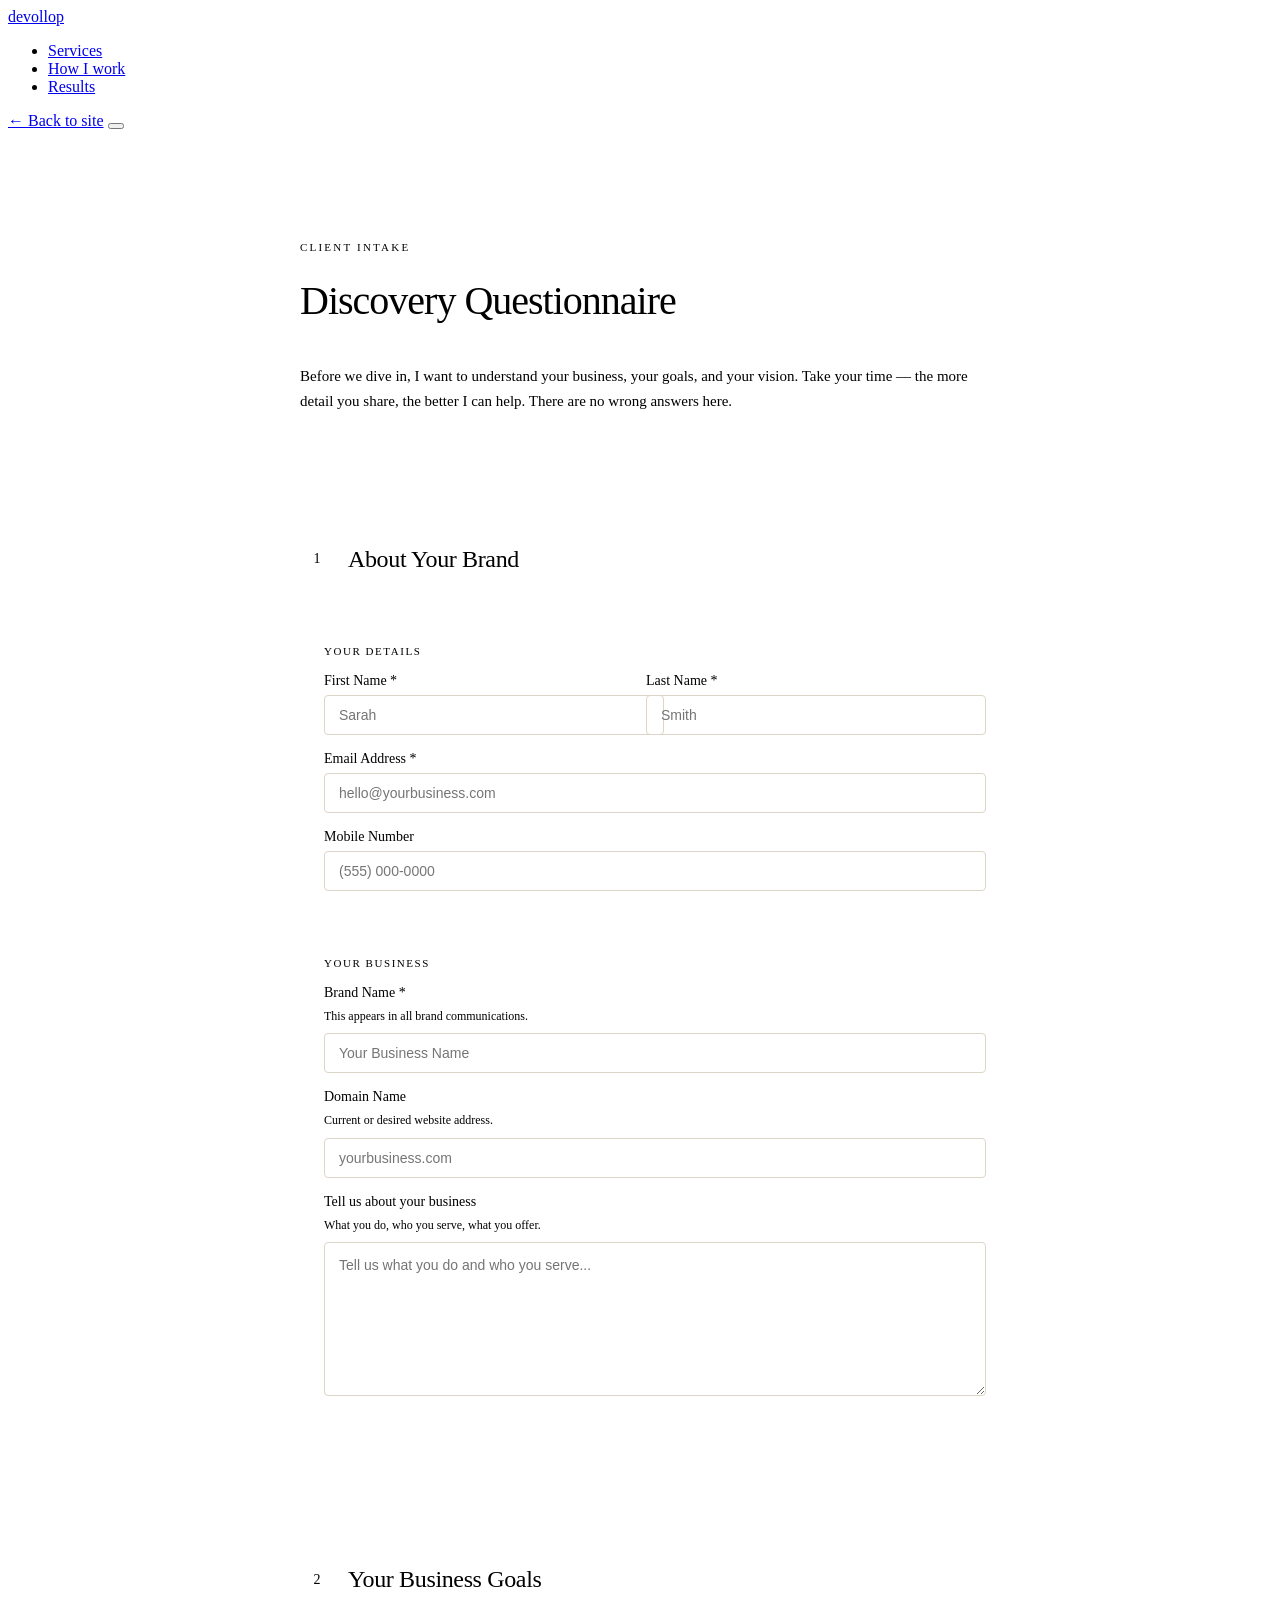
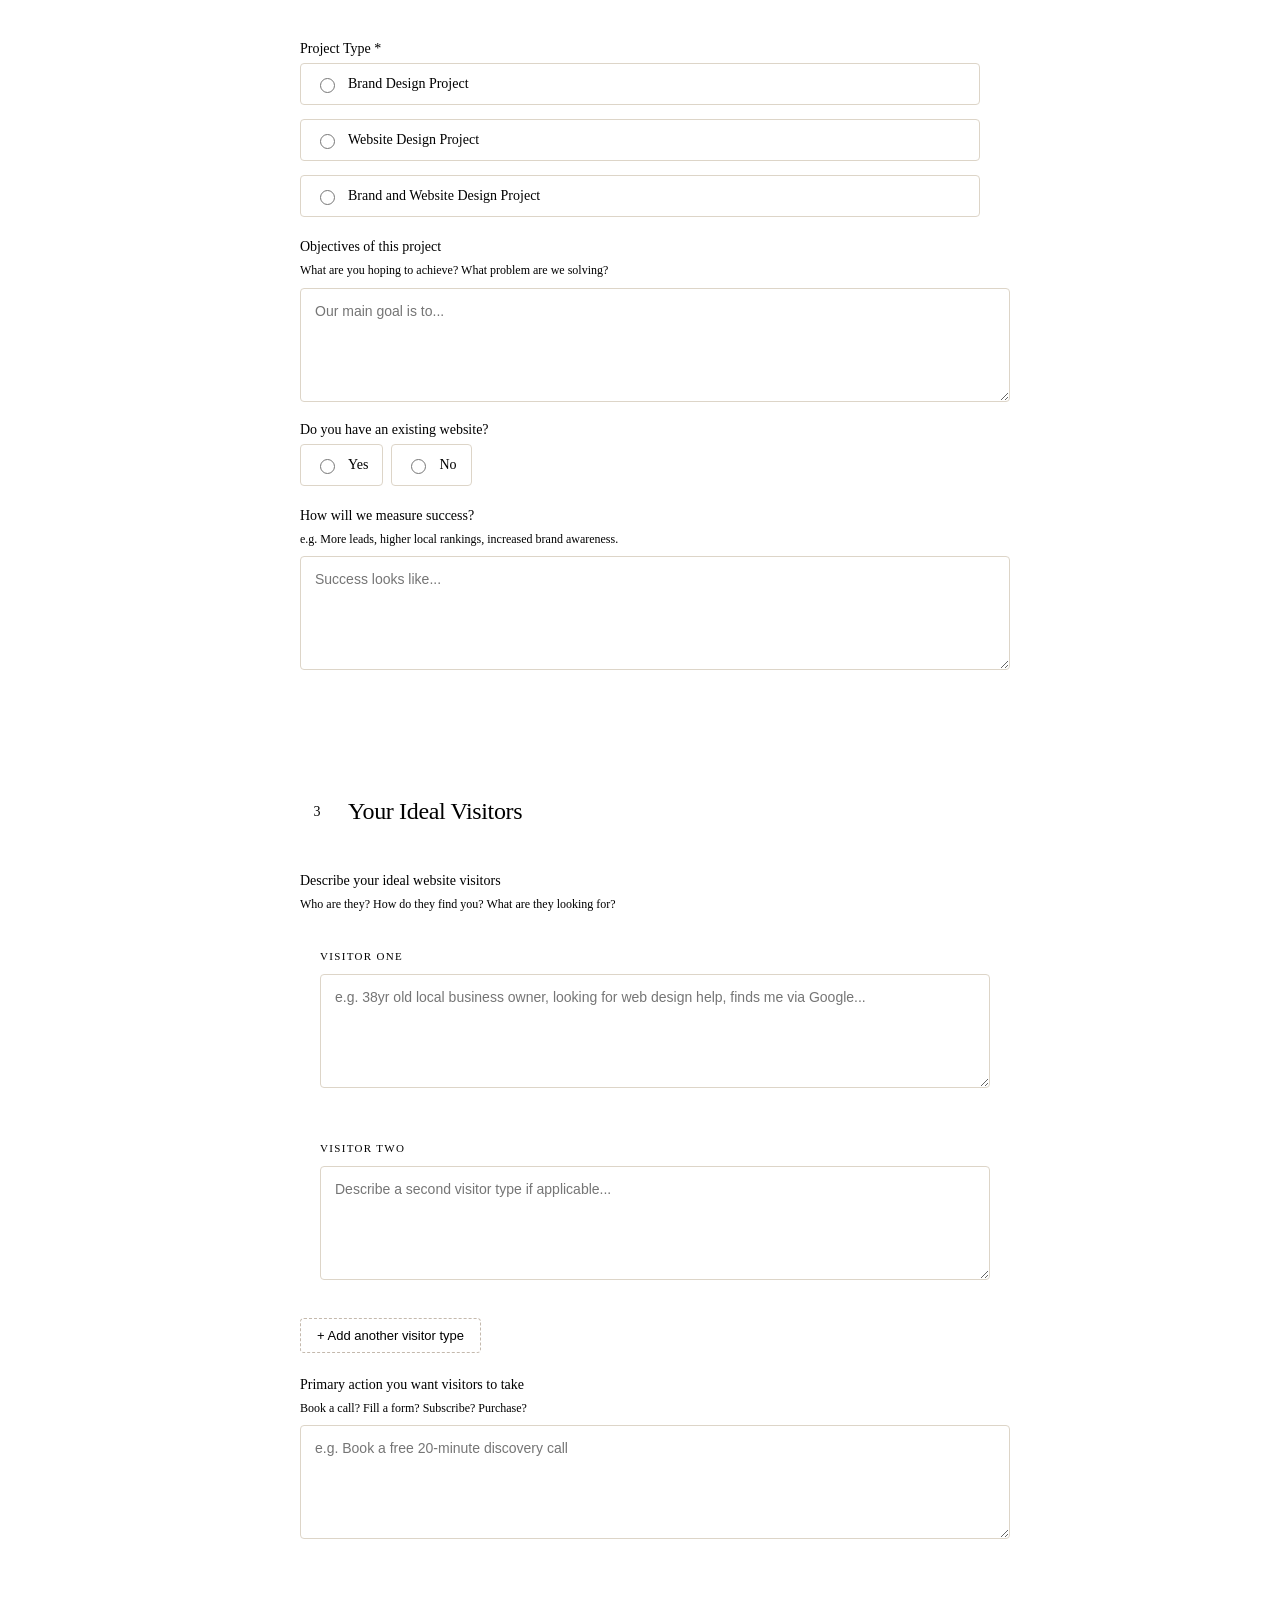
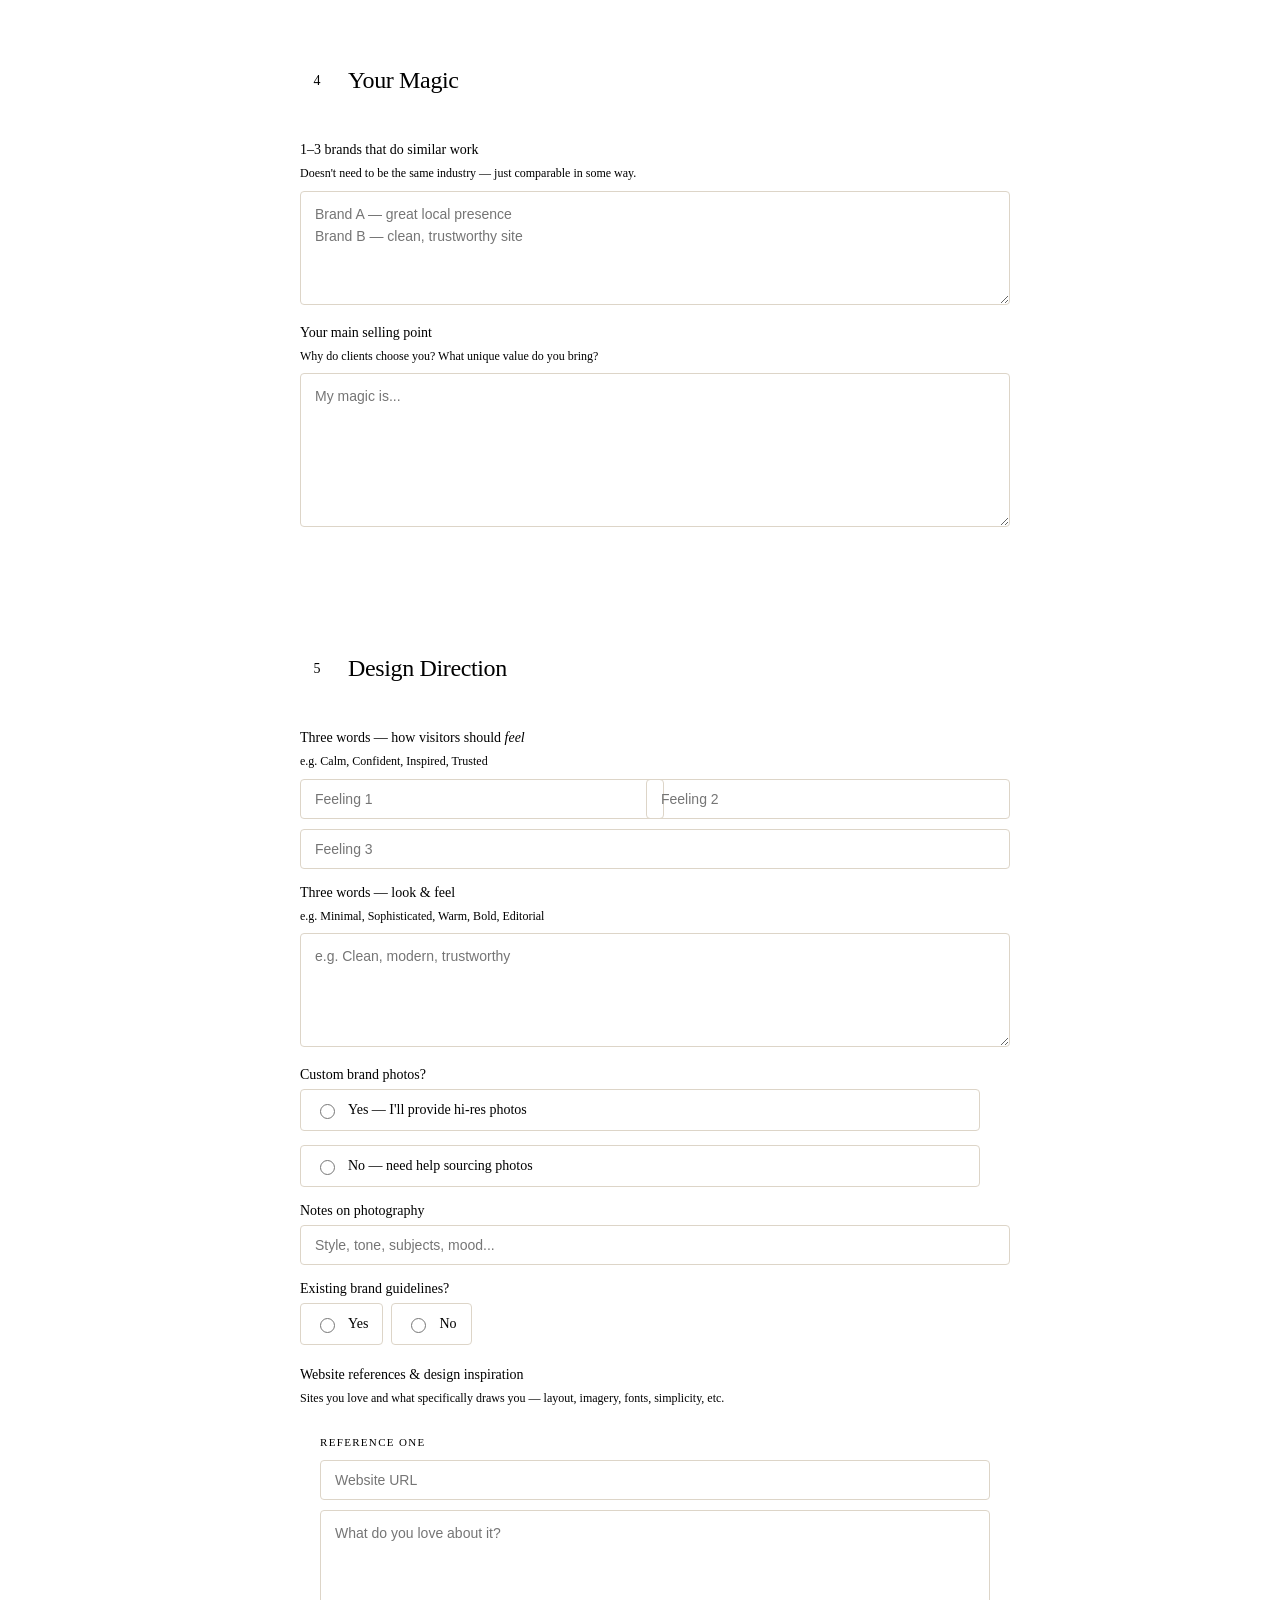
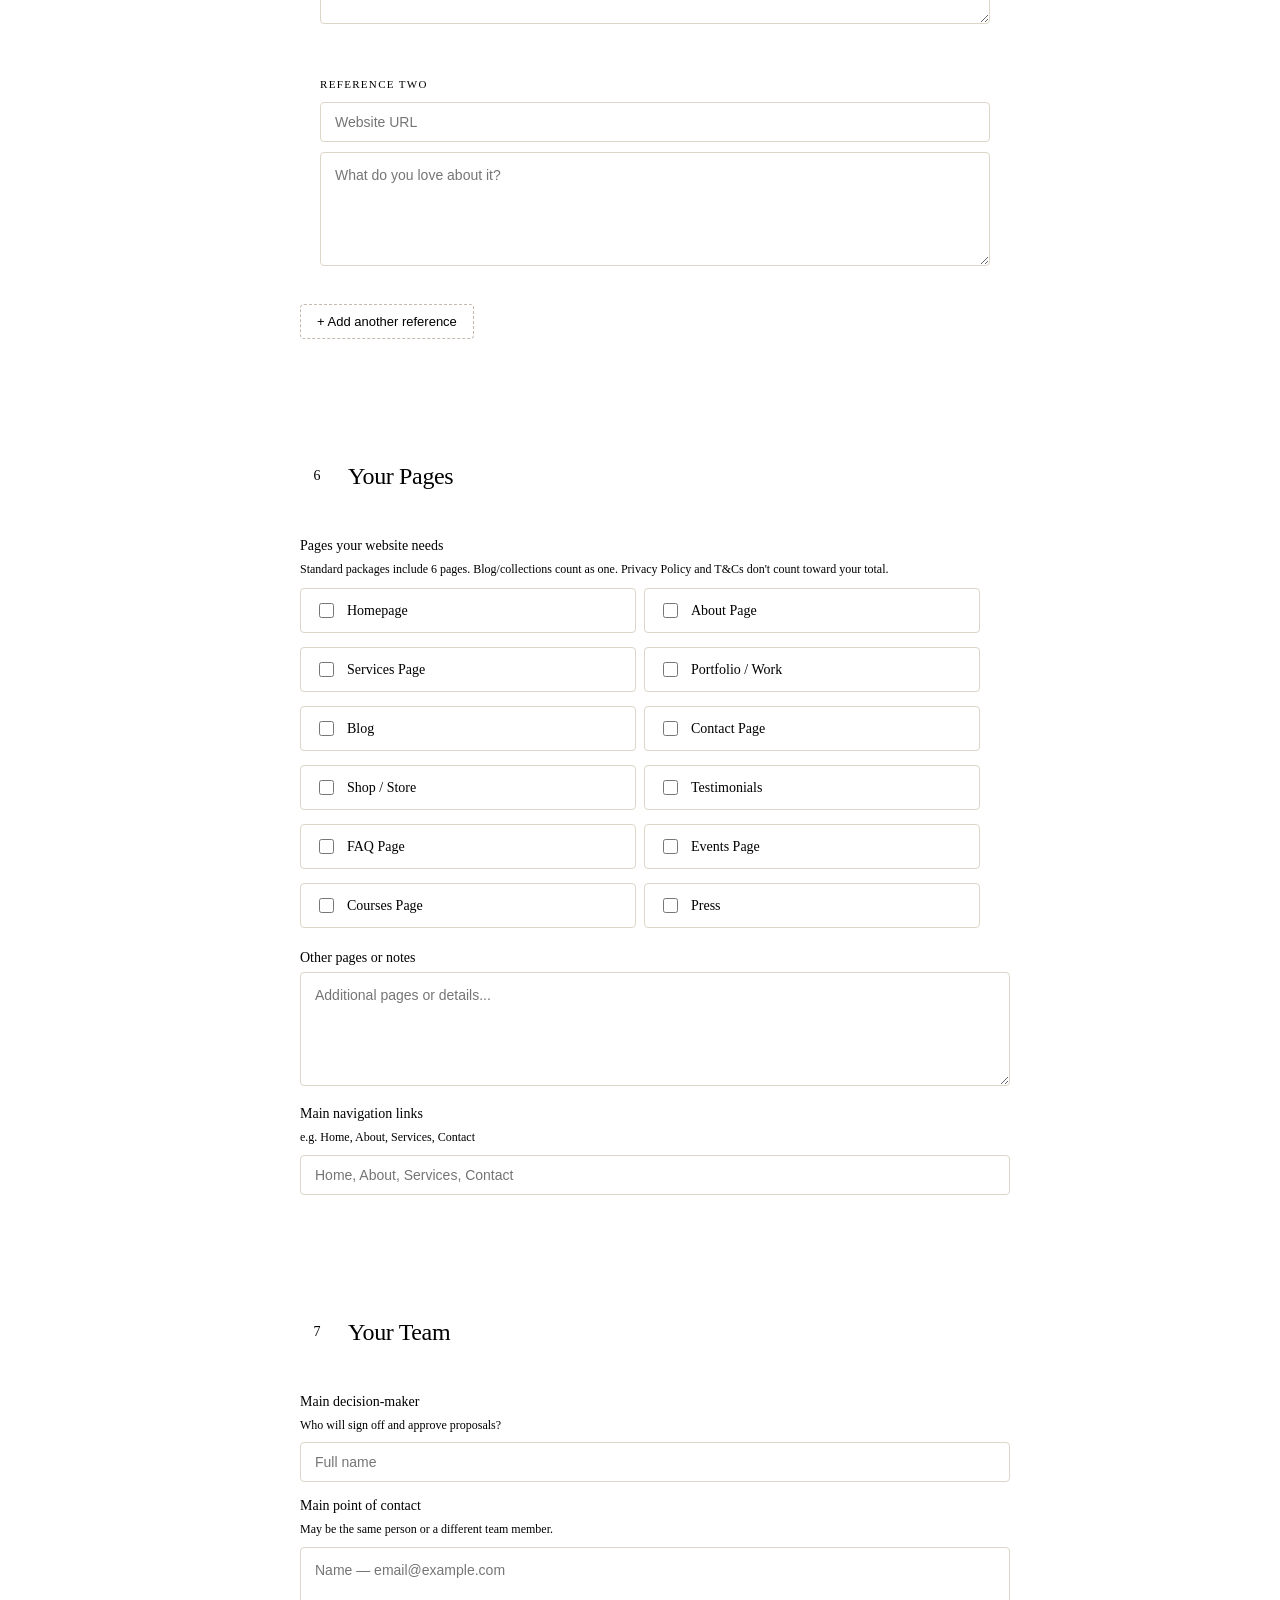
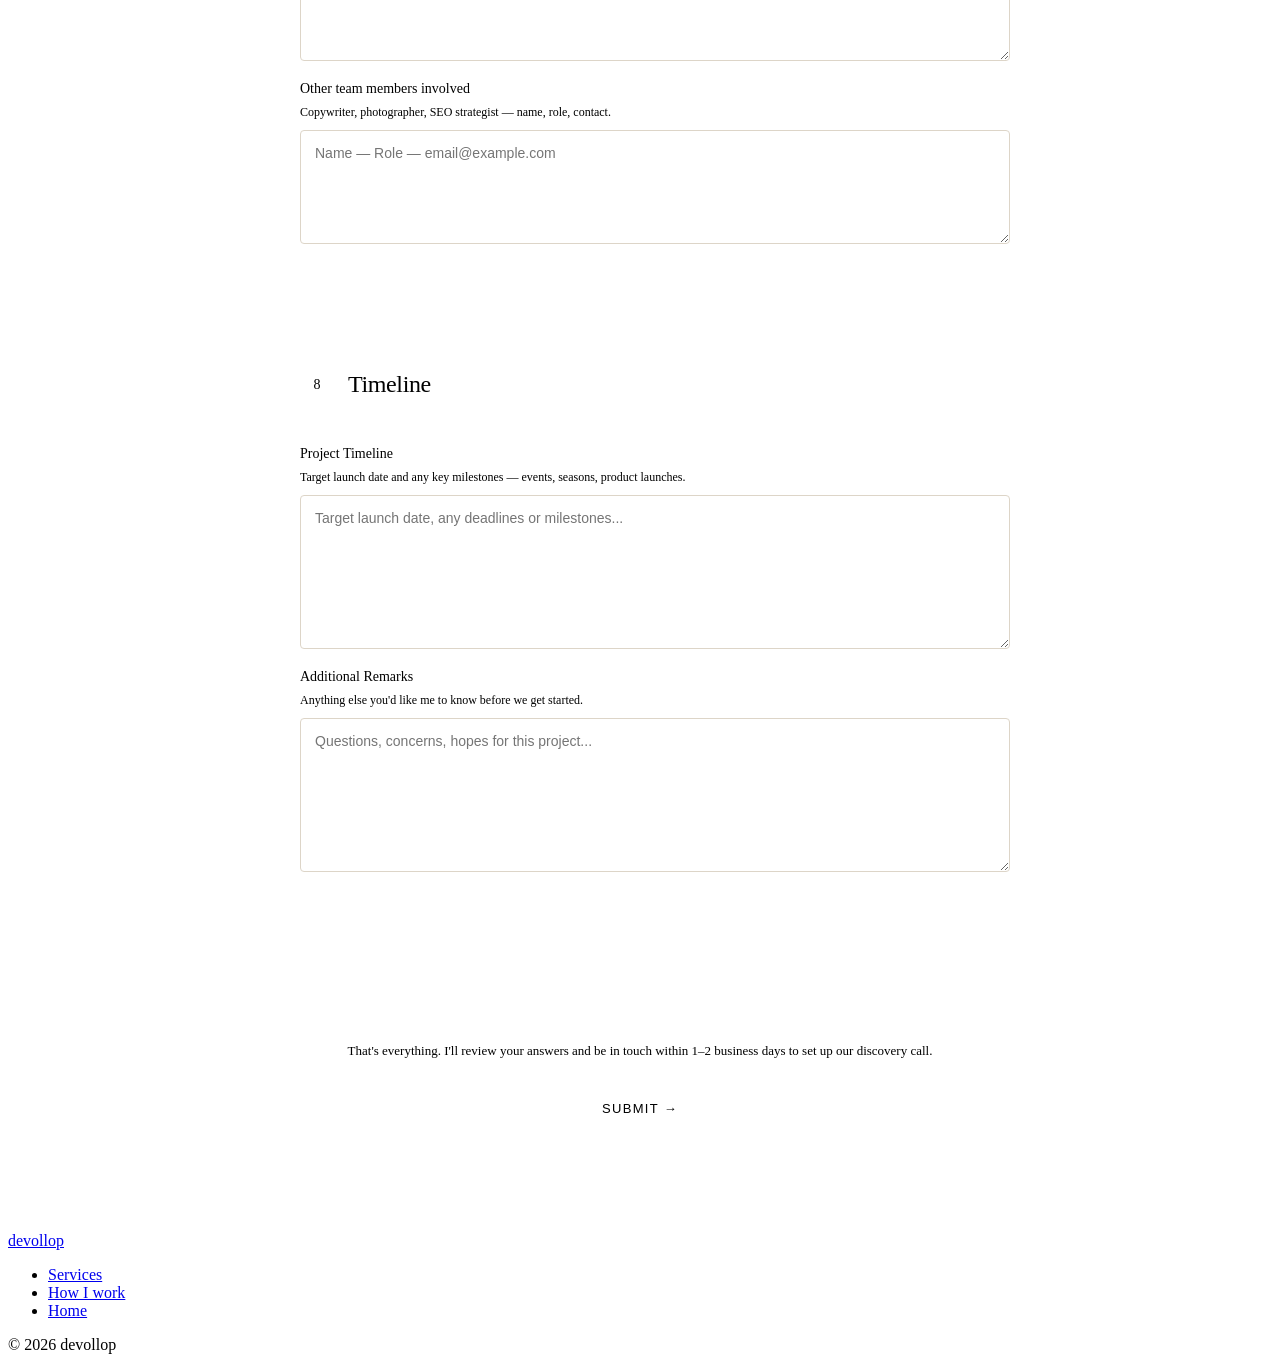
==== questionnaire.html @ d02fdb5d "Add files via upload" ====
<!DOCTYPE html>
<html lang="en">
<head>
<meta charset="UTF-8">
<meta name="viewport" content="width=device-width, initial-scale=1.0">
<meta name="description" content="devollop Discovery Questionnaire — tell us about your business and let's get started.">
<title>Start a Project — devollop</title>
<link rel="stylesheet" href="css/style.css">
<link rel="icon" type="image/svg+xml" href="favicon.svg">
<style>
  body { background: var(--white); }

  .page-wrap {
    max-width: 680px;
    margin: 0 auto;
    padding: 100px 24px 100px;
  }

  .form-header {
    margin-bottom: 56px;
    padding-bottom: 40px;
    border-bottom: 1px solid var(--rule);
  }
  .form-eyebrow { font-size: 11px; letter-spacing: 0.2em; text-transform: uppercase; color: var(--gold); font-weight: 400; margin-bottom: 12px; }
  .form-title { font-family: 'Fraunces', serif; font-weight: 500; font-size: 40px; letter-spacing: -0.025em; line-height: 1.05; font-variation-settings: "opsz" 144; color: var(--navy); margin-bottom: 16px; }
  .form-rule { width: 48px; height: 2px; background: var(--gold); margin: 20px 0; }
  .form-subtitle { font-size: 15px; color: var(--mid); line-height: 1.7; font-weight: 300; }

  .form-section { margin-bottom: 52px; padding-bottom: 52px; border-bottom: 1px solid var(--rule); }
  .form-section:last-of-type { border-bottom: none; }

  .section-header { display: flex; align-items: center; gap: 14px; margin-bottom: 28px; }
  .section-num { width: 34px; height: 34px; border-radius: 50%; background: var(--navy); color: var(--gold); font-family: 'Fraunces', serif; font-size: 14px; font-weight: 500; display: flex; align-items: center; justify-content: center; flex-shrink: 0; font-variation-settings: "opsz" 72; }
  .section-title { font-family: 'Fraunces', serif; font-weight: 500; font-size: 24px; letter-spacing: -0.015em; font-variation-settings: "opsz" 72; color: var(--navy); }

  .field-group { background: var(--light); border-radius: 8px; padding: 24px; margin-bottom: 18px; }
  .field-group-title { font-size: 11px; font-weight: 500; letter-spacing: 0.14em; text-transform: uppercase; color: var(--gold); margin-bottom: 16px; }

  .field { margin-bottom: 16px; }
  .field:last-child { margin-bottom: 0; }
  .field-row { display: grid; grid-template-columns: 1fr 1fr; gap: 12px; }
  @media (max-width: 500px) { .field-row { grid-template-columns: 1fr; } }

  label { display: block; font-size: 14px; font-weight: 400; color: var(--navy); margin-bottom: 6px; }
  label .req { color: var(--gold); }
  .hint { display: block; font-size: 12px; color: var(--mid); font-weight: 300; margin-top: 3px; margin-bottom: 8px; line-height: 1.55; }

  input[type="text"], input[type="email"], input[type="tel"], input[type="url"], textarea {
    width: 100%; background: var(--white); border: 1.5px solid #ddd5c8; border-radius: 4px;
    padding: 11px 14px; font-family: 'DM Sans', sans-serif; font-size: 14px; font-weight: 300;
    color: var(--navy); transition: border-color 0.2s; outline: none;
  }
  input:focus, textarea:focus { border-color: var(--gold); }
  textarea { min-height: 90px; resize: vertical; line-height: 1.6; }
  textarea.tall { min-height: 130px; }

  .options-list { display: flex; flex-direction: column; gap: 8px; }
  .options-list.horizontal { flex-direction: row; flex-wrap: wrap; gap: 8px; }
  .option-item { display: flex; align-items: center; gap: 10px; padding: 11px 14px; background: var(--white); border: 1.5px solid #ddd5c8; border-radius: 4px; cursor: pointer; font-size: 14px; font-weight: 300; color: var(--navy); transition: border-color 0.15s, background 0.15s; }
  .option-item:hover { border-color: var(--gold); }
  .option-item.checked { border-color: var(--gold); background: rgba(200,153,97,0.07); }
  .option-item input[type="radio"], .option-item input[type="checkbox"] { width: 15px; height: 15px; accent-color: var(--gold); flex-shrink: 0; border: none; padding: 0; background: none; }

  .pages-grid { display: grid; grid-template-columns: 1fr 1fr; gap: 8px; }
  @media (max-width: 480px) { .pages-grid { grid-template-columns: 1fr; } }

  .conditional { display: none; margin-top: 14px; padding: 18px; background: var(--cream); border-radius: 4px; border-left: 3px solid var(--gold); }
  .conditional.show { display: block; }
  .conditional .field { margin-bottom: 14px; }
  .conditional .field:last-child { margin-bottom: 0; }

  .repeater-item { background: var(--cream); border-radius: 6px; padding: 20px; margin-bottom: 10px; }
  .repeater-label { font-size: 11px; font-weight: 500; letter-spacing: 0.12em; text-transform: uppercase; color: var(--gold); margin-bottom: 12px; }
  .repeater-item input, .repeater-item textarea { background: var(--white); }

  .add-btn { display: inline-flex; align-items: center; gap: 8px; font-size: 13px; font-weight: 400; color: var(--mid); background: none; border: 1.5px dashed #c4b9ad; border-radius: 4px; padding: 9px 16px; cursor: pointer; transition: border-color 0.2s, color 0.2s; margin-top: 4px; font-family: 'DM Sans', sans-serif; }
  .add-btn:hover { border-color: var(--gold); color: var(--gold); }

  .submit-wrap { text-align: center; padding-top: 48px; }
  .submit-note { font-size: 13px; color: var(--mid); margin-bottom: 24px; line-height: 1.6; }
  .btn-submit { font-family: 'DM Sans', sans-serif; font-size: 13px; font-weight: 500; color: var(--navy); background: var(--gold); border: none; border-radius: 3px; padding: 16px 48px; cursor: pointer; letter-spacing: 0.1em; text-transform: uppercase; transition: background 0.2s, transform 0.15s; }
  .btn-submit:hover { background: #d4a96e; transform: translateY(-1px); }

  .success-screen { display: none; text-align: center; padding: 80px 24px; }
  .success-screen.show { display: block; }
  .success-icon { width: 60px; height: 60px; background: var(--navy); border-radius: 50%; display: flex; align-items: center; justify-content: center; margin: 0 auto 24px; }
  .success-title { font-family: 'Fraunces', serif; font-size: 36px; font-weight: 500; letter-spacing: -0.02em; font-variation-settings: "opsz" 144; margin-bottom: 16px; }
  .success-text { font-size: 15px; color: var(--mid); line-height: 1.7; max-width: 420px; margin: 0 auto; font-weight: 300; }
</style>
</head>
<body>

<nav>
  <a href="index.html" class="nav-logo">devollop</a>
  <ul class="nav-links" id="navLinks">
    <li><a href="index.html#services">Services</a></li>
    <li><a href="index.html#how">How I work</a></li>
    <li><a href="index.html#testimonials">Results</a></li>
  </ul>
  <a href="index.html" class="nav-cta">← Back to site</a>
  <button class="nav-toggle" onclick="toggleNav()" aria-label="Menu">
    <span></span><span></span><span></span>
  </button>
</nav>

<div class="page-wrap">

  <div class="form-header">
    <p class="form-eyebrow">Client Intake</p>
    <h1 class="form-title">Discovery Questionnaire</h1>
    <div class="form-rule"></div>
    <p class="form-subtitle">Before we dive in, I want to understand your business, your goals, and your vision. Take your time — the more detail you share, the better I can help. There are no wrong answers here.</p>
  </div>

  <!-- ⚠️ FORMSPREE: Replace YOUR_FORM_ID below with your actual Formspree form ID -->
  <form id="discoveryForm" action="https://formspree.io/f/YOUR_FORM_ID" method="POST">

    <!-- 1: ABOUT YOUR BRAND -->
    <div class="form-section">
      <div class="section-header">
        <div class="section-num">1</div>
        <h2 class="section-title">About Your Brand</h2>
      </div>
      <div class="field-group">
        <div class="field-group-title">Your Details</div>
        <div class="field-row">
          <div class="field">
            <label>First Name <span class="req">*</span></label>
            <input type="text" name="first_name" required placeholder="Sarah">
          </div>
          <div class="field">
            <label>Last Name <span class="req">*</span></label>
            <input type="text" name="last_name" required placeholder="Smith">
          </div>
        </div>
        <div class="field">
          <label>Email Address <span class="req">*</span></label>
          <input type="email" name="email" required placeholder="hello@yourbusiness.com">
        </div>
        <div class="field">
          <label>Mobile Number</label>
          <input type="tel" name="phone" placeholder="(555) 000-0000">
        </div>
      </div>
      <div class="field-group">
        <div class="field-group-title">Your Business</div>
        <div class="field">
          <label>Brand Name <span class="req">*</span></label>
          <span class="hint">This appears in all brand communications.</span>
          <input type="text" name="brand_name" required placeholder="Your Business Name">
        </div>
        <div class="field">
          <label>Domain Name</label>
          <span class="hint">Current or desired website address.</span>
          <input type="url" name="domain" placeholder="yourbusiness.com">
        </div>
        <div class="field">
          <label>Tell us about your business</label>
          <span class="hint">What you do, who you serve, what you offer.</span>
          <textarea name="business_description" class="tall" placeholder="Tell us what you do and who you serve..."></textarea>
        </div>
      </div>
    </div>

    <!-- 2: BUSINESS GOALS -->
    <div class="form-section">
      <div class="section-header">
        <div class="section-num">2</div>
        <h2 class="section-title">Your Business Goals</h2>
      </div>
      <div class="field">
        <label>Project Type <span class="req">*</span></label>
        <div class="options-list">
          <label class="option-item"><input type="radio" name="project_type" value="Brand Design"> Brand Design Project</label>
          <label class="option-item"><input type="radio" name="project_type" value="Website Design"> Website Design Project</label>
          <label class="option-item"><input type="radio" name="project_type" value="Brand + Website"> Brand and Website Design Project</label>
        </div>
      </div>
      <div class="field">
        <label>Objectives of this project</label>
        <span class="hint">What are you hoping to achieve? What problem are we solving?</span>
        <textarea name="objectives" placeholder="Our main goal is to..."></textarea>
      </div>
      <div class="field">
        <label>Do you have an existing website?</label>
        <div class="options-list horizontal">
          <label class="option-item" onclick="toggle('existingYes', true); toggle('existingNo', false)">
            <input type="radio" name="existing_website" value="Yes"> Yes
          </label>
          <label class="option-item" onclick="toggle('existingYes', false); toggle('existingNo', true)">
            <input type="radio" name="existing_website" value="No"> No
          </label>
        </div>
        <div class="conditional" id="existingYes">
          <div class="field">
            <label>Insights from your existing site</label>
            <textarea name="existing_site_insights" placeholder="Traffic, what's working, what isn't..."></textarea>
          </div>
          <div class="field">
            <label>Existing customer data</label>
            <textarea name="customer_data" placeholder="Subscriber count, feedback, analytics..."></textarea>
          </div>
          <div class="field">
            <label>Comments about your current site</label>
            <textarea name="site_comments" placeholder="What do you wish was different?"></textarea>
          </div>
        </div>
        <div class="conditional" id="existingNo">
          <p style="font-size:13px;color:var(--mid);">No problem — we'll start fresh and build something you'll love.</p>
        </div>
      </div>
      <div class="field">
        <label>How will we measure success?</label>
        <span class="hint">e.g. More leads, higher local rankings, increased brand awareness.</span>
        <textarea name="success_metrics" placeholder="Success looks like..."></textarea>
      </div>
    </div>

    <!-- 3: USER GOALS -->
    <div class="form-section">
      <div class="section-header">
        <div class="section-num">3</div>
        <h2 class="section-title">Your Ideal Visitors</h2>
      </div>
      <div class="field">
        <label>Describe your ideal website visitors</label>
        <span class="hint">Who are they? How do they find you? What are they looking for?</span>
      </div>
      <div id="usersContainer">
        <div class="repeater-item">
          <div class="repeater-label">Visitor One</div>
          <textarea name="visitor_one" placeholder="e.g. 38yr old local business owner, looking for web design help, finds me via Google..."></textarea>
        </div>
        <div class="repeater-item">
          <div class="repeater-label">Visitor Two</div>
          <textarea name="visitor_two" placeholder="Describe a second visitor type if applicable..."></textarea>
        </div>
      </div>
      <button type="button" class="add-btn" onclick="addUser()">+ Add another visitor type</button>
      <div class="field" style="margin-top:24px;">
        <label>Primary action you want visitors to take</label>
        <span class="hint">Book a call? Fill a form? Subscribe? Purchase?</span>
        <textarea name="primary_action" placeholder="e.g. Book a free 20-minute discovery call"></textarea>
      </div>
    </div>

    <!-- 4: MAGIC -->
    <div class="form-section">
      <div class="section-header">
        <div class="section-num">4</div>
        <h2 class="section-title">Your Magic</h2>
      </div>
      <div class="field">
        <label>1–3 brands that do similar work</label>
        <span class="hint">Doesn't need to be the same industry — just comparable in some way.</span>
        <textarea name="competitors" placeholder="Brand A — great local presence&#10;Brand B — clean, trustworthy site"></textarea>
      </div>
      <div class="field">
        <label>Your main selling point</label>
        <span class="hint">Why do clients choose you? What unique value do you bring?</span>
        <textarea name="selling_point" class="tall" placeholder="My magic is..."></textarea>
      </div>
    </div>

    <!-- 5: DESIGN DIRECTION -->
    <div class="form-section">
      <div class="section-header">
        <div class="section-num">5</div>
        <h2 class="section-title">Design Direction</h2>
      </div>
      <div class="field">
        <label>Three words — how visitors should <em>feel</em></label>
        <span class="hint">e.g. Calm, Confident, Inspired, Trusted</span>
        <div class="field-row" style="margin-bottom:10px;">
          <input type="text" name="feeling_1" placeholder="Feeling 1">
          <input type="text" name="feeling_2" placeholder="Feeling 2">
        </div>
        <input type="text" name="feeling_3" placeholder="Feeling 3">
      </div>
      <div class="field">
        <label>Three words — look & feel</label>
        <span class="hint">e.g. Minimal, Sophisticated, Warm, Bold, Editorial</span>
        <textarea name="look_feel" placeholder="e.g. Clean, modern, trustworthy"></textarea>
      </div>
      <div class="field">
        <label>Custom brand photos?</label>
        <div class="options-list">
          <label class="option-item"><input type="radio" name="photos" value="Yes - providing"> Yes — I'll provide hi-res photos</label>
          <label class="option-item"><input type="radio" name="photos" value="No - need sourcing"> No — need help sourcing photos</label>
        </div>
        <div class="field" style="margin-top:10px;">
          <label>Notes on photography</label>
          <input type="text" name="photo_notes" placeholder="Style, tone, subjects, mood...">
        </div>
      </div>
      <div class="field">
        <label>Existing brand guidelines?</label>
        <div class="options-list horizontal">
          <label class="option-item" onclick="toggle('brandYes', true)"><input type="radio" name="brand_guidelines" value="Yes"> Yes</label>
          <label class="option-item" onclick="toggle('brandYes', false)"><input type="radio" name="brand_guidelines" value="No"> No</label>
        </div>
        <div class="conditional" id="brandYes">
          <div class="field">
            <label>Share your brand guidelines</label>
            <input type="url" name="brand_guidelines_link" placeholder="Link to guidelines" style="margin-bottom:10px;">
            <textarea name="brand_guidelines_notes" placeholder="Or describe your logo, colors, fonts..."></textarea>
          </div>
        </div>
      </div>
      <div class="field">
        <label>Website references & design inspiration</label>
        <span class="hint">Sites you love and what specifically draws you — layout, imagery, fonts, simplicity, etc.</span>
        <div id="refsContainer">
          <div class="repeater-item">
            <div class="repeater-label">Reference One</div>
            <input type="url" name="ref_url_1" placeholder="Website URL" style="margin-bottom:10px;width:100%;background:#fff;border:1.5px solid #ddd5c8;border-radius:4px;padding:11px 14px;font-family:'DM Sans',sans-serif;font-size:14px;font-weight:300;color:#1a2332;outline:none;">
            <textarea name="ref_notes_1" placeholder="What do you love about it?"></textarea>
          </div>
          <div class="repeater-item">
            <div class="repeater-label">Reference Two</div>
            <input type="url" name="ref_url_2" placeholder="Website URL" style="margin-bottom:10px;width:100%;background:#fff;border:1.5px solid #ddd5c8;border-radius:4px;padding:11px 14px;font-family:'DM Sans',sans-serif;font-size:14px;font-weight:300;color:#1a2332;outline:none;">
            <textarea name="ref_notes_2" placeholder="What do you love about it?"></textarea>
          </div>
        </div>
        <button type="button" class="add-btn" onclick="addRef()">+ Add another reference</button>
      </div>
    </div>

    <!-- 6: PAGES -->
    <div class="form-section">
      <div class="section-header">
        <div class="section-num">6</div>
        <h2 class="section-title">Your Pages</h2>
      </div>
      <div class="field">
        <label>Pages your website needs</label>
        <span class="hint">Standard packages include 6 pages. Blog/collections count as one. Privacy Policy and T&Cs don't count toward your total.</span>
        <div class="pages-grid" style="margin-top:10px;">
          <label class="option-item"><input type="checkbox" name="pages" value="Homepage"> Homepage</label>
          <label class="option-item"><input type="checkbox" name="pages" value="About"> About Page</label>
          <label class="option-item"><input type="checkbox" name="pages" value="Services"> Services Page</label>
          <label class="option-item"><input type="checkbox" name="pages" value="Portfolio"> Portfolio / Work</label>
          <label class="option-item"><input type="checkbox" name="pages" value="Blog"> Blog</label>
          <label class="option-item"><input type="checkbox" name="pages" value="Contact"> Contact Page</label>
          <label class="option-item"><input type="checkbox" name="pages" value="Shop"> Shop / Store</label>
          <label class="option-item"><input type="checkbox" name="pages" value="Testimonials"> Testimonials</label>
          <label class="option-item"><input type="checkbox" name="pages" value="FAQ"> FAQ Page</label>
          <label class="option-item"><input type="checkbox" name="pages" value="Events"> Events Page</label>
          <label class="option-item"><input type="checkbox" name="pages" value="Courses"> Courses Page</label>
          <label class="option-item"><input type="checkbox" name="pages" value="Press"> Press</label>
        </div>
      </div>
      <div class="field">
        <label>Other pages or notes</label>
        <textarea name="other_pages" placeholder="Additional pages or details..."></textarea>
      </div>
      <div class="field">
        <label>Main navigation links</label>
        <span class="hint">e.g. Home, About, Services, Contact</span>
        <input type="text" name="nav_links" placeholder="Home, About, Services, Contact">
      </div>
    </div>

    <!-- 7: TEAM -->
    <div class="form-section">
      <div class="section-header">
        <div class="section-num">7</div>
        <h2 class="section-title">Your Team</h2>
      </div>
      <div class="field">
        <label>Main decision-maker</label>
        <span class="hint">Who will sign off and approve proposals?</span>
        <input type="text" name="decision_maker" placeholder="Full name">
      </div>
      <div class="field">
        <label>Main point of contact</label>
        <span class="hint">May be the same person or a different team member.</span>
        <textarea name="point_of_contact" placeholder="Name — email@example.com"></textarea>
      </div>
      <div class="field">
        <label>Other team members involved</label>
        <span class="hint">Copywriter, photographer, SEO strategist — name, role, contact.</span>
        <textarea name="other_team" placeholder="Name — Role — email@example.com"></textarea>
      </div>
    </div>

    <!-- 8: TIMELINE -->
    <div class="form-section">
      <div class="section-header">
        <div class="section-num">8</div>
        <h2 class="section-title">Timeline</h2>
      </div>
      <div class="field">
        <label>Project Timeline</label>
        <span class="hint">Target launch date and any key milestones — events, seasons, product launches.</span>
        <textarea name="timeline" class="tall" placeholder="Target launch date, any deadlines or milestones..."></textarea>
      </div>
      <div class="field">
        <label>Additional Remarks</label>
        <span class="hint">Anything else you'd like me to know before we get started.</span>
        <textarea name="remarks" class="tall" placeholder="Questions, concerns, hopes for this project..."></textarea>
      </div>
    </div>

    <div class="submit-wrap">
      <p class="submit-note">That's everything. I'll review your answers and be in touch within 1–2 business days to set up our discovery call.</p>
      <button type="submit" class="btn-submit">Submit →</button>
    </div>

  </form>

  <!-- SUCCESS -->
  <div class="success-screen" id="successScreen">
    <div class="success-icon">
      <svg width="26" height="26" viewBox="0 0 24 24" fill="none" stroke="#c89961" stroke-width="2.5" stroke-linecap="round" stroke-linejoin="round"><polyline points="20 6 9 17 4 12"></polyline></svg>
    </div>
    <h2 class="success-title">You're all set.</h2>
    <div style="width:48px;height:2px;background:var(--gold);margin:20px auto;"></div>
    <p class="success-text">Thank you for taking the time to fill this out. I'll be in touch within 1–2 business days.</p>
    <a href="index.html" style="display:inline-block;margin-top:32px;font-size:13px;color:var(--gold);text-decoration:none;letter-spacing:0.05em;">← Back to devollop.com</a>
  </div>

</div>

<footer>
  <a href="index.html" class="footer-logo">devollop</a>
  <ul class="footer-links">
    <li><a href="index.html#services">Services</a></li>
    <li><a href="index.html#how">How I work</a></li>
    <li><a href="index.html">Home</a></li>
  </ul>
  <span class="footer-copy">© 2026 devollop</span>
</footer>

<script src="js/main.js"></script>
<script>
  // Formspree AJAX submission
  const form = document.getElementById('discoveryForm');
  form.addEventListener('submit', async function(e) {
    e.preventDefault();
    const btn = form.querySelector('.btn-submit');
    btn.textContent = 'Sending...';
    btn.disabled = true;
    try {
      const res = await fetch(form.action, {
        method: 'POST',
        body: new FormData(form),
        headers: { 'Accept': 'application/json' }
      });
      if (res.ok) {
        form.style.display = 'none';
        document.getElementById('successScreen').classList.add('show');
        window.scrollTo({ top: 0, behavior: 'smooth' });
      } else {
        btn.textContent = 'Something went wrong — try again';
        btn.disabled = false;
      }
    } catch {
      btn.textContent = 'Something went wrong — try again';
      btn.disabled = false;
    }
  });

  function toggle(id, show) {
    const el = document.getElementById(id);
    if (el) el.classList.toggle('show', show);
  }

  document.addEventListener('change', function(e) {
    if (e.target.type === 'radio') {
      const group = e.target.closest('.options-list');
      if (group) group.querySelectorAll('.option-item').forEach(i => i.classList.remove('checked'));
      e.target.closest('.option-item')?.classList.add('checked');
    }
    if (e.target.type === 'checkbox') {
      e.target.closest('.option-item')?.classList.toggle('checked', e.target.checked);
    }
  });

  let userCount = 2;
  function addUser() {
    userCount++;
    const labels = ['Three','Four','Five','Six'];
    const label = labels[userCount - 3] || userCount;
    const s = `width:100%;background:#fff;border:1.5px solid #ddd5c8;border-radius:4px;padding:11px 14px;font-family:'DM Sans',sans-serif;font-size:14px;font-weight:300;color:#1a2332;outline:none;min-height:90px;resize:vertical;line-height:1.6;`;
    const div = document.createElement('div');
    div.className = 'repeater-item';
    div.innerHTML = `<div class="repeater-label">Visitor ${label}</div><textarea name="visitor_${userCount}" style="${s}" placeholder="Describe this visitor type..."></textarea>`;
    document.getElementById('usersContainer').appendChild(div);
  }

  let refCount = 2;
  function addRef() {
    refCount++;
    const labels = ['Three','Four','Five'];
    const label = labels[refCount - 3] || refCount;
    const is = `margin-bottom:10px;width:100%;background:#fff;border:1.5px solid #ddd5c8;border-radius:4px;padding:11px 14px;font-family:'DM Sans',sans-serif;font-size:14px;font-weight:300;color:#1a2332;outline:none;`;
    const ts = `width:100%;background:#fff;border:1.5px solid #ddd5c8;border-radius:4px;padding:11px 14px;font-family:'DM Sans',sans-serif;font-size:14px;font-weight:300;color:#1a2332;outline:none;min-height:90px;resize:vertical;line-height:1.6;`;
    const div = document.createElement('div');
    div.className = 'repeater-item';
    div.innerHTML = `<div class="repeater-label">Reference ${label}</div>
      <input type="url" name="ref_url_${refCount}" placeholder="Website URL" style="${is}">
      <textarea name="ref_notes_${refCount}" placeholder="What do you love about it?" style="${ts}"></textarea>`;
    document.getElementById('refsContainer').appendChild(div);
  }
</script>
</body>
</html>
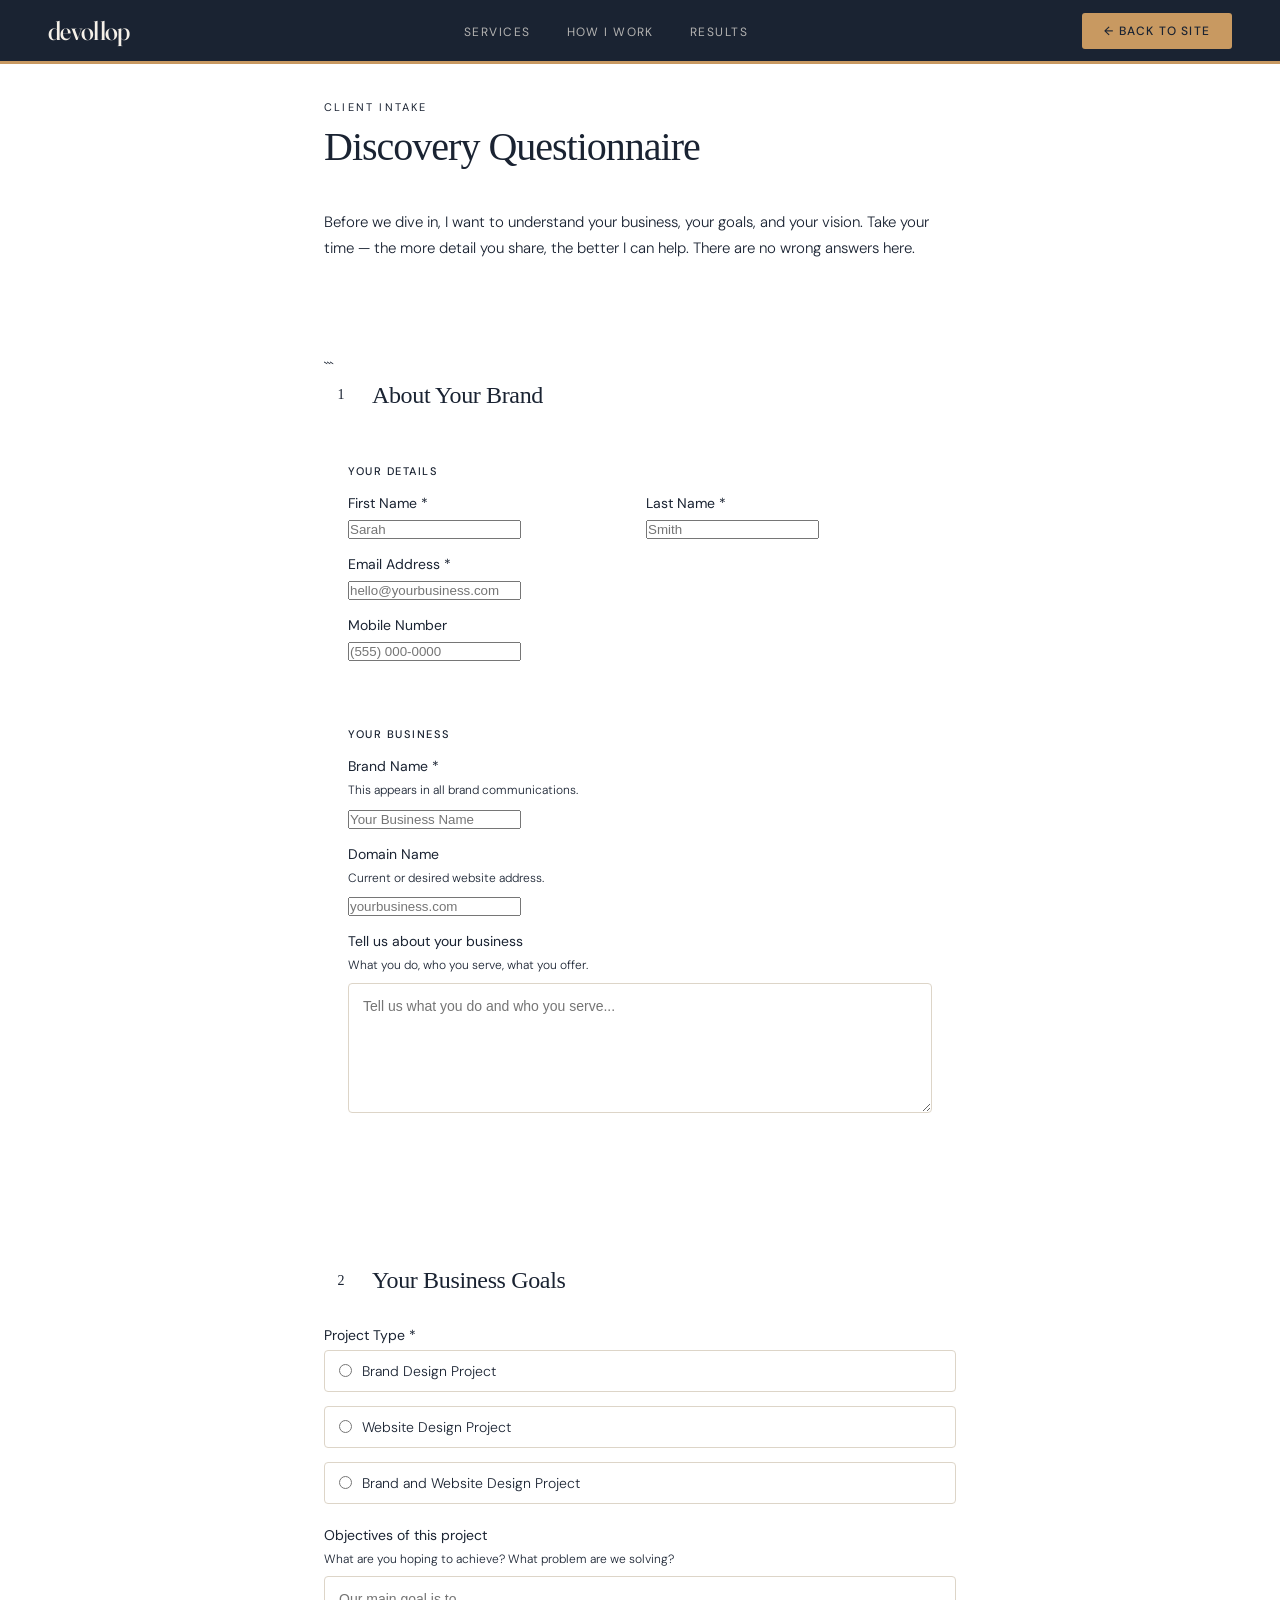
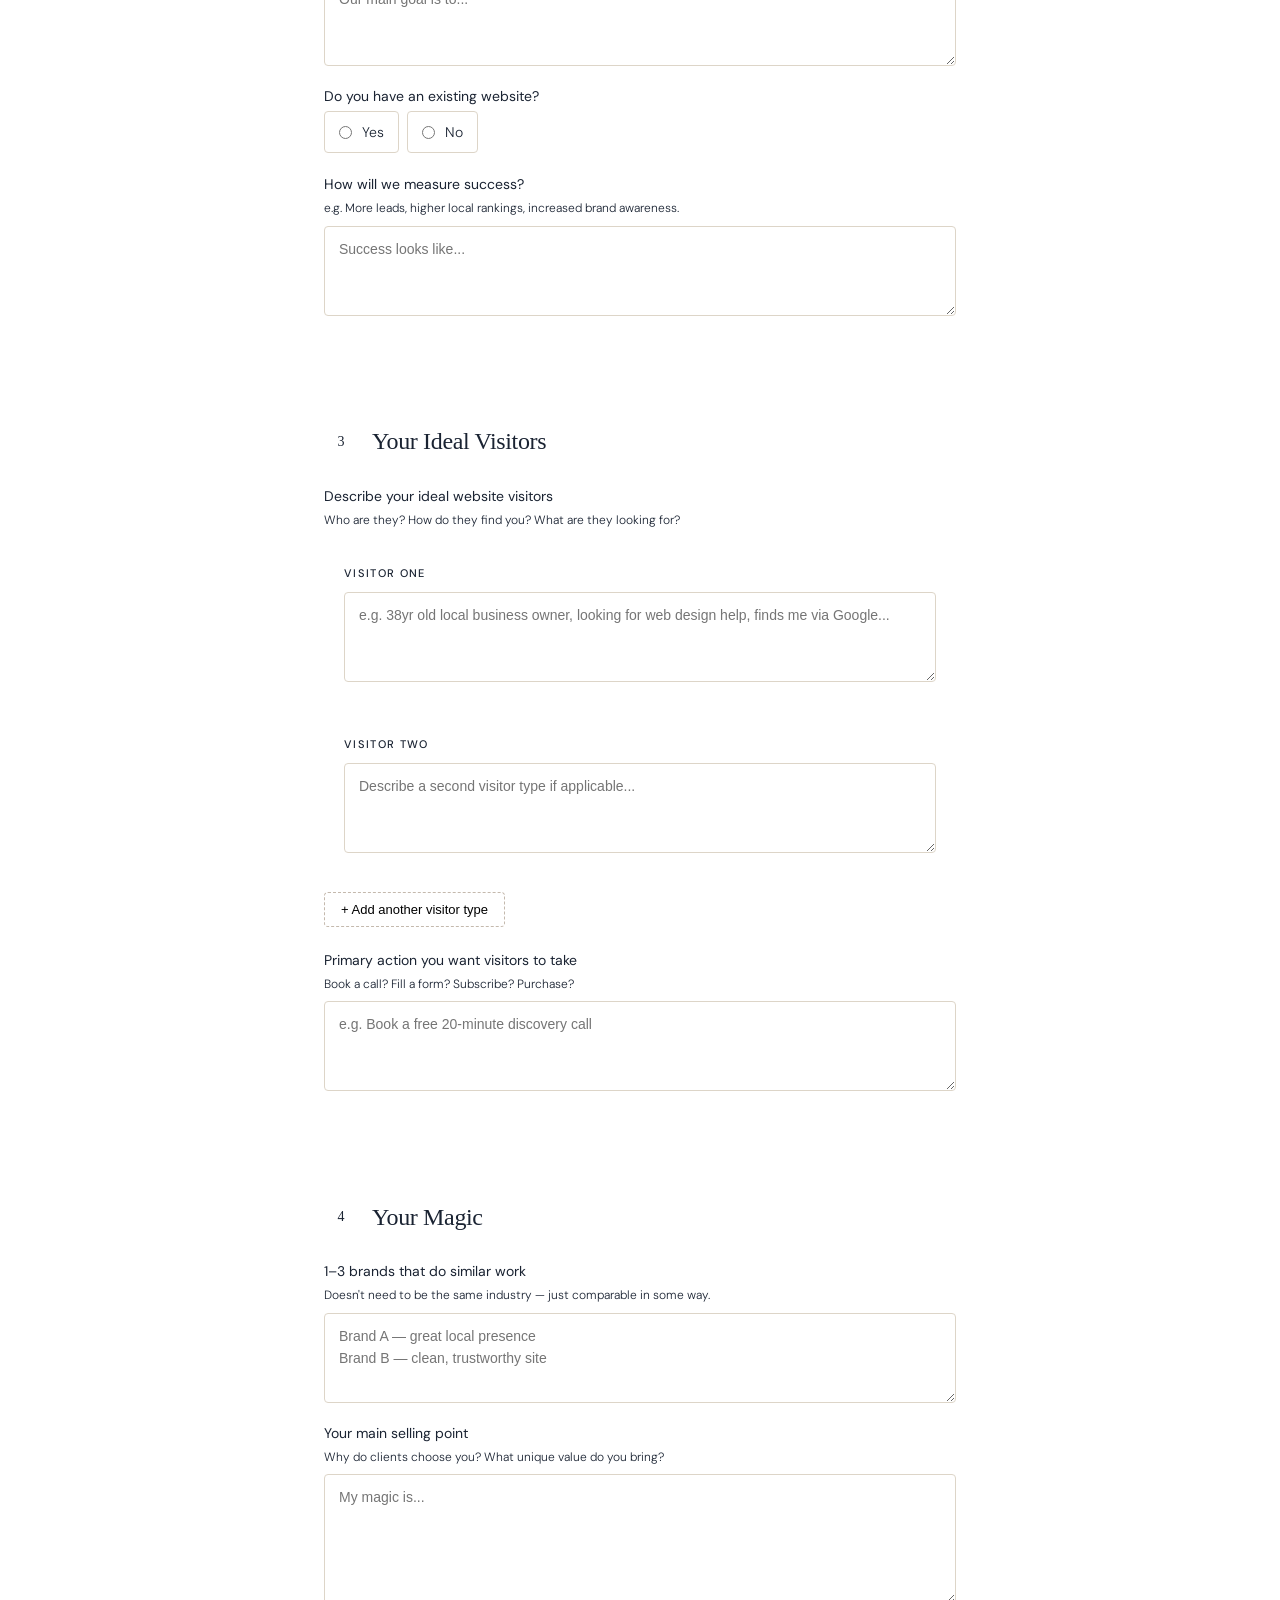
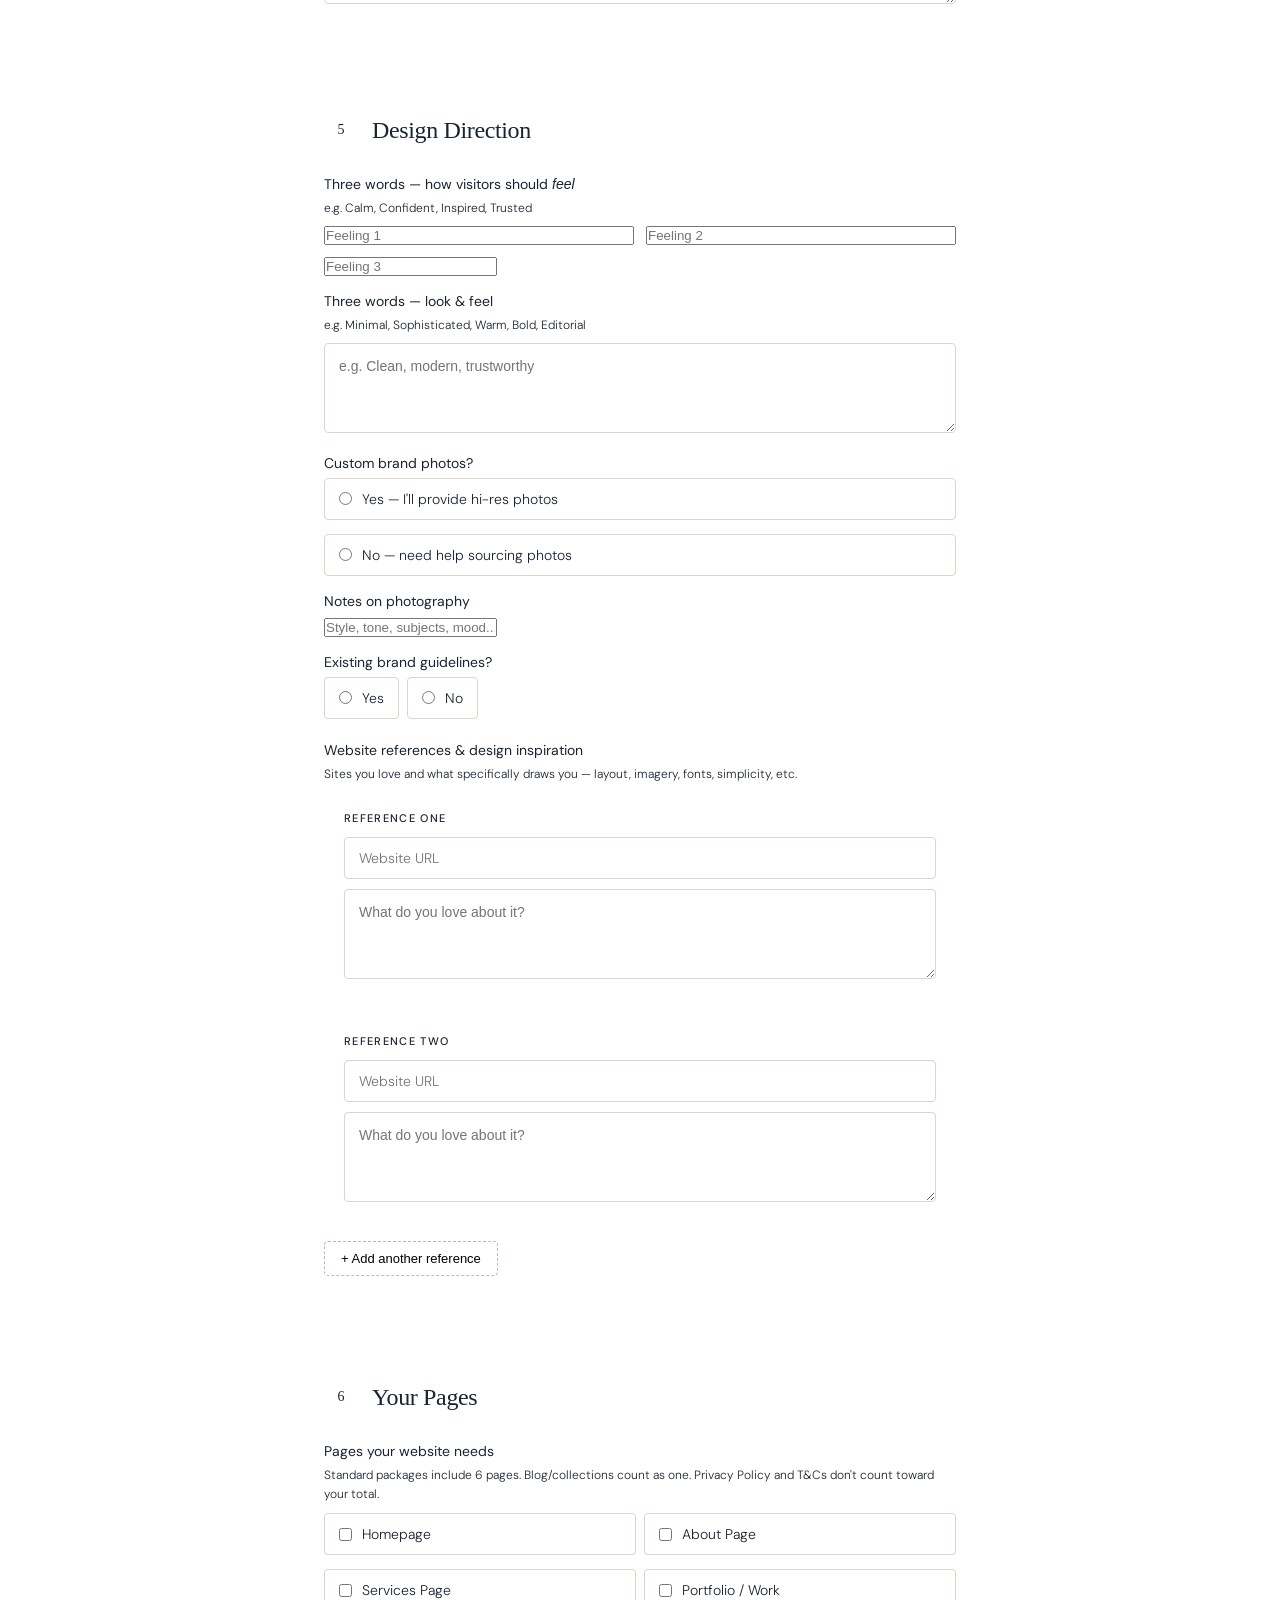
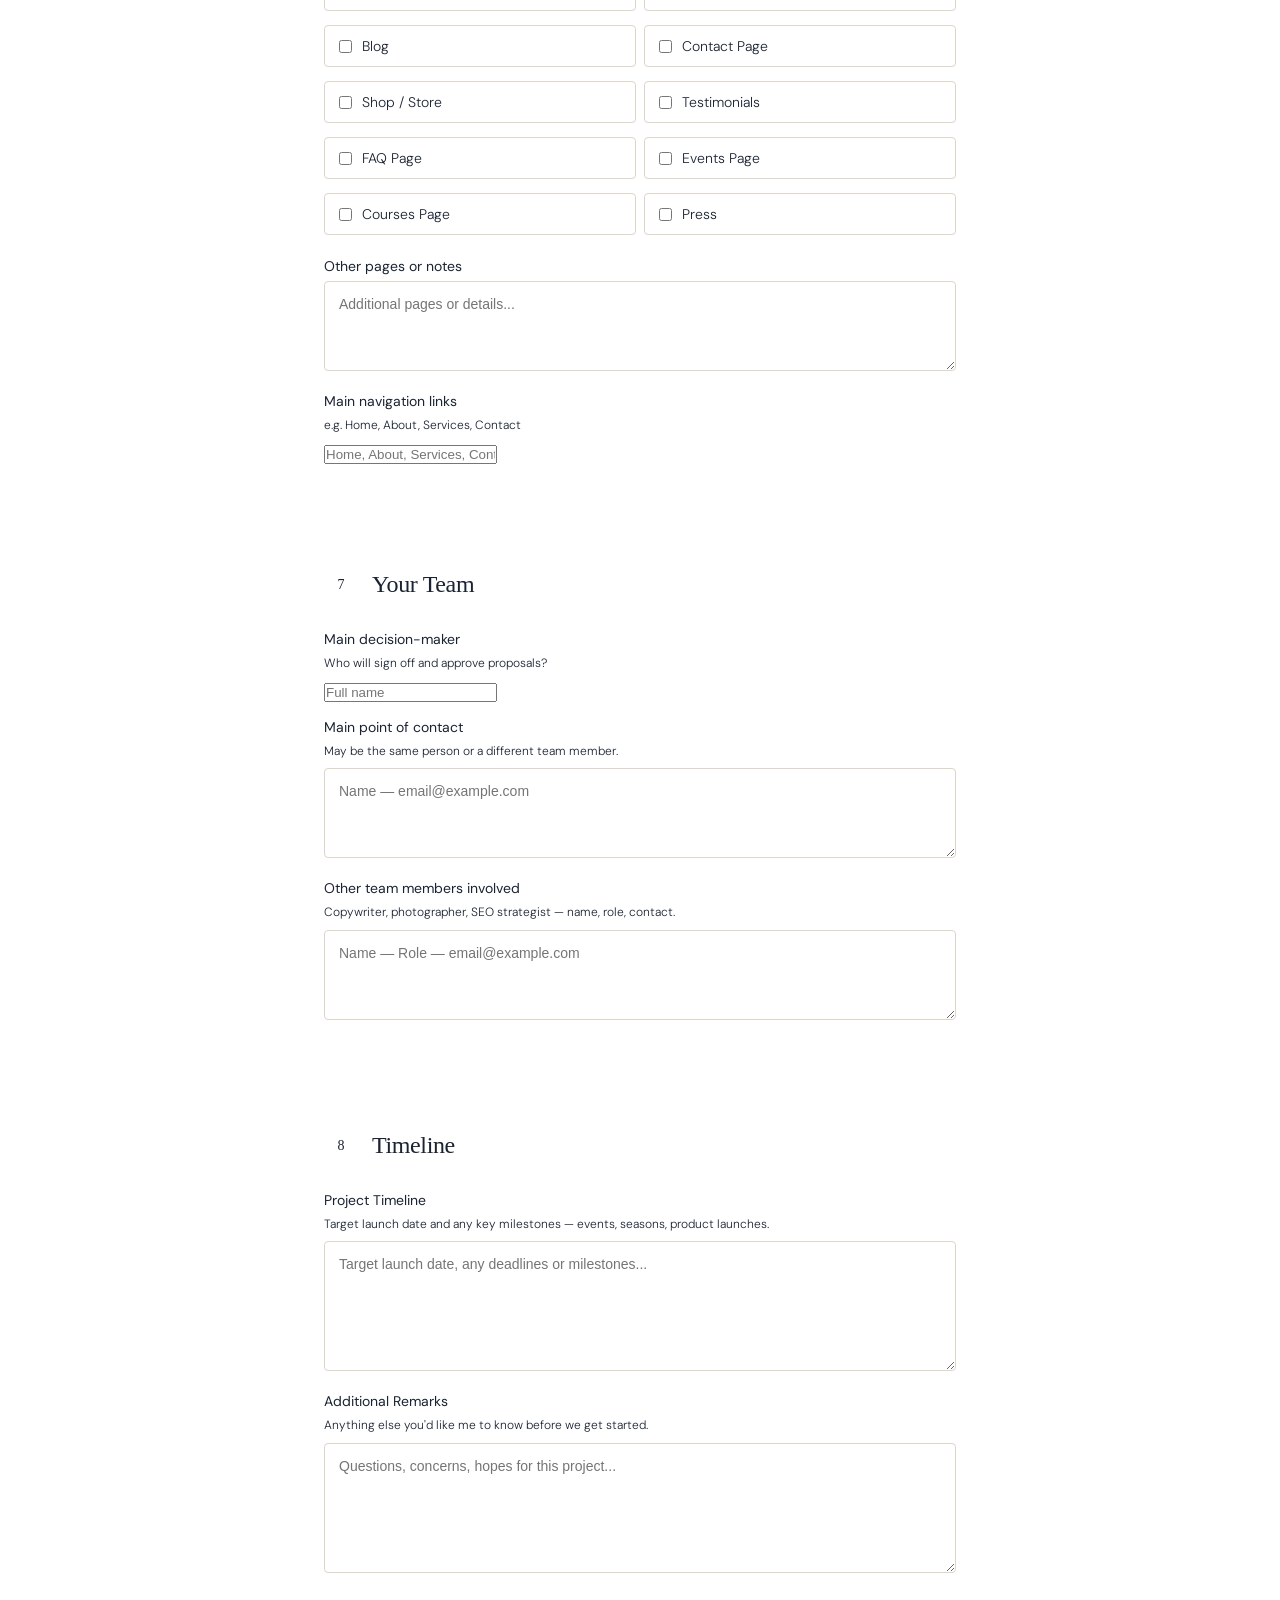
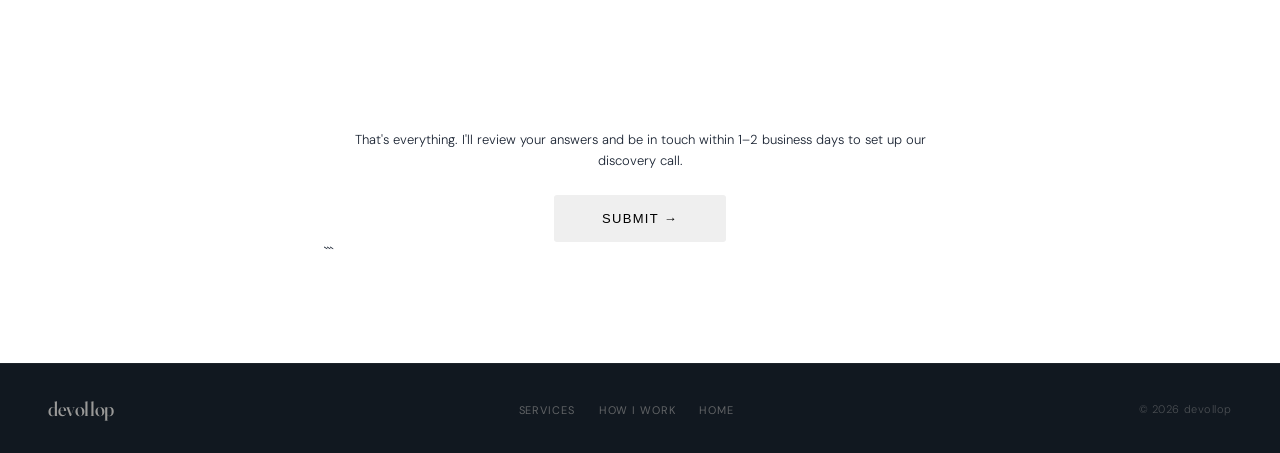
==== commit a319e257: "Update questionnaire.html" ====
--- a/questionnaire.html
+++ b/questionnaire.html
@@ -1,92 +1,94 @@
 <!DOCTYPE html>
+
 <html lang="en">
 <head>
 <meta charset="UTF-8">
 <meta name="viewport" content="width=device-width, initial-scale=1.0">
 <meta name="description" content="devollop Discovery Questionnaire — tell us about your business and let's get started.">
 <title>Start a Project — devollop</title>
-<link rel="stylesheet" href="css/style.css">
+<link rel="stylesheet" href="style.css">
 <link rel="icon" type="image/svg+xml" href="favicon.svg">
 <style>
   body { background: var(--white); }
 
-  .page-wrap {
-    max-width: 680px;
-    margin: 0 auto;
-    padding: 100px 24px 100px;
-  }
-
-  .form-header {
-    margin-bottom: 56px;
-    padding-bottom: 40px;
-    border-bottom: 1px solid var(--rule);
-  }
-  .form-eyebrow { font-size: 11px; letter-spacing: 0.2em; text-transform: uppercase; color: var(--gold); font-weight: 400; margin-bottom: 12px; }
-  .form-title { font-family: 'Fraunces', serif; font-weight: 500; font-size: 40px; letter-spacing: -0.025em; line-height: 1.05; font-variation-settings: "opsz" 144; color: var(--navy); margin-bottom: 16px; }
-  .form-rule { width: 48px; height: 2px; background: var(--gold); margin: 20px 0; }
-  .form-subtitle { font-size: 15px; color: var(--mid); line-height: 1.7; font-weight: 300; }
-
-  .form-section { margin-bottom: 52px; padding-bottom: 52px; border-bottom: 1px solid var(--rule); }
-  .form-section:last-of-type { border-bottom: none; }
-
-  .section-header { display: flex; align-items: center; gap: 14px; margin-bottom: 28px; }
-  .section-num { width: 34px; height: 34px; border-radius: 50%; background: var(--navy); color: var(--gold); font-family: 'Fraunces', serif; font-size: 14px; font-weight: 500; display: flex; align-items: center; justify-content: center; flex-shrink: 0; font-variation-settings: "opsz" 72; }
-  .section-title { font-family: 'Fraunces', serif; font-weight: 500; font-size: 24px; letter-spacing: -0.015em; font-variation-settings: "opsz" 72; color: var(--navy); }
-
-  .field-group { background: var(--light); border-radius: 8px; padding: 24px; margin-bottom: 18px; }
-  .field-group-title { font-size: 11px; font-weight: 500; letter-spacing: 0.14em; text-transform: uppercase; color: var(--gold); margin-bottom: 16px; }
-
-  .field { margin-bottom: 16px; }
-  .field:last-child { margin-bottom: 0; }
-  .field-row { display: grid; grid-template-columns: 1fr 1fr; gap: 12px; }
-  @media (max-width: 500px) { .field-row { grid-template-columns: 1fr; } }
-
-  label { display: block; font-size: 14px; font-weight: 400; color: var(--navy); margin-bottom: 6px; }
-  label .req { color: var(--gold); }
-  .hint { display: block; font-size: 12px; color: var(--mid); font-weight: 300; margin-top: 3px; margin-bottom: 8px; line-height: 1.55; }
-
-  input[type="text"], input[type="email"], input[type="tel"], input[type="url"], textarea {
-    width: 100%; background: var(--white); border: 1.5px solid #ddd5c8; border-radius: 4px;
-    padding: 11px 14px; font-family: 'DM Sans', sans-serif; font-size: 14px; font-weight: 300;
-    color: var(--navy); transition: border-color 0.2s; outline: none;
-  }
-  input:focus, textarea:focus { border-color: var(--gold); }
-  textarea { min-height: 90px; resize: vertical; line-height: 1.6; }
-  textarea.tall { min-height: 130px; }
-
-  .options-list { display: flex; flex-direction: column; gap: 8px; }
-  .options-list.horizontal { flex-direction: row; flex-wrap: wrap; gap: 8px; }
-  .option-item { display: flex; align-items: center; gap: 10px; padding: 11px 14px; background: var(--white); border: 1.5px solid #ddd5c8; border-radius: 4px; cursor: pointer; font-size: 14px; font-weight: 300; color: var(--navy); transition: border-color 0.15s, background 0.15s; }
-  .option-item:hover { border-color: var(--gold); }
-  .option-item.checked { border-color: var(--gold); background: rgba(200,153,97,0.07); }
-  .option-item input[type="radio"], .option-item input[type="checkbox"] { width: 15px; height: 15px; accent-color: var(--gold); flex-shrink: 0; border: none; padding: 0; background: none; }
-
-  .pages-grid { display: grid; grid-template-columns: 1fr 1fr; gap: 8px; }
-  @media (max-width: 480px) { .pages-grid { grid-template-columns: 1fr; } }
-
-  .conditional { display: none; margin-top: 14px; padding: 18px; background: var(--cream); border-radius: 4px; border-left: 3px solid var(--gold); }
-  .conditional.show { display: block; }
-  .conditional .field { margin-bottom: 14px; }
-  .conditional .field:last-child { margin-bottom: 0; }
-
-  .repeater-item { background: var(--cream); border-radius: 6px; padding: 20px; margin-bottom: 10px; }
-  .repeater-label { font-size: 11px; font-weight: 500; letter-spacing: 0.12em; text-transform: uppercase; color: var(--gold); margin-bottom: 12px; }
-  .repeater-item input, .repeater-item textarea { background: var(--white); }
-
-  .add-btn { display: inline-flex; align-items: center; gap: 8px; font-size: 13px; font-weight: 400; color: var(--mid); background: none; border: 1.5px dashed #c4b9ad; border-radius: 4px; padding: 9px 16px; cursor: pointer; transition: border-color 0.2s, color 0.2s; margin-top: 4px; font-family: 'DM Sans', sans-serif; }
-  .add-btn:hover { border-color: var(--gold); color: var(--gold); }
-
-  .submit-wrap { text-align: center; padding-top: 48px; }
-  .submit-note { font-size: 13px; color: var(--mid); margin-bottom: 24px; line-height: 1.6; }
-  .btn-submit { font-family: 'DM Sans', sans-serif; font-size: 13px; font-weight: 500; color: var(--navy); background: var(--gold); border: none; border-radius: 3px; padding: 16px 48px; cursor: pointer; letter-spacing: 0.1em; text-transform: uppercase; transition: background 0.2s, transform 0.15s; }
-  .btn-submit:hover { background: #d4a96e; transform: translateY(-1px); }
-
-  .success-screen { display: none; text-align: center; padding: 80px 24px; }
-  .success-screen.show { display: block; }
-  .success-icon { width: 60px; height: 60px; background: var(--navy); border-radius: 50%; display: flex; align-items: center; justify-content: center; margin: 0 auto 24px; }
-  .success-title { font-family: 'Fraunces', serif; font-size: 36px; font-weight: 500; letter-spacing: -0.02em; font-variation-settings: "opsz" 144; margin-bottom: 16px; }
-  .success-text { font-size: 15px; color: var(--mid); line-height: 1.7; max-width: 420px; margin: 0 auto; font-weight: 300; }
+.page-wrap {
+max-width: 680px;
+margin: 0 auto;
+padding: 100px 24px 100px;
+}
+
+.form-header {
+margin-bottom: 56px;
+padding-bottom: 40px;
+border-bottom: 1px solid var(–rule);
+}
+.form-eyebrow { font-size: 11px; letter-spacing: 0.2em; text-transform: uppercase; color: var(–gold); font-weight: 400; margin-bottom: 12px; }
+.form-title { font-family: ‘Fraunces’, serif; font-weight: 500; font-size: 40px; letter-spacing: -0.025em; line-height: 1.05; font-variation-settings: “opsz” 144; color: var(–navy); margin-bottom: 16px; }
+.form-rule { width: 48px; height: 2px; background: var(–gold); margin: 20px 0; }
+.form-subtitle { font-size: 15px; color: var(–mid); line-height: 1.7; font-weight: 300; }
+
+.form-section { margin-bottom: 52px; padding-bottom: 52px; border-bottom: 1px solid var(–rule); }
+.form-section:last-of-type { border-bottom: none; }
+
+.section-header { display: flex; align-items: center; gap: 14px; margin-bottom: 28px; }
+.section-num { width: 34px; height: 34px; border-radius: 50%; background: var(–navy); color: var(–gold); font-family: ‘Fraunces’, serif; font-size: 14px; font-weight: 500; display: flex; align-items: center; justify-content: center; flex-shrink: 0; font-variation-settings: “opsz” 72; }
+.section-title { font-family: ‘Fraunces’, serif; font-weight: 500; font-size: 24px; letter-spacing: -0.015em; font-variation-settings: “opsz” 72; color: var(–navy); }
+
+.field-group { background: var(–light); border-radius: 8px; padding: 24px; margin-bottom: 18px; }
+.field-group-title { font-size: 11px; font-weight: 500; letter-spacing: 0.14em; text-transform: uppercase; color: var(–gold); margin-bottom: 16px; }
+
+.field { margin-bottom: 16px; }
+.field:last-child { margin-bottom: 0; }
+.field-row { display: grid; grid-template-columns: 1fr 1fr; gap: 12px; }
+@media (max-width: 500px) { .field-row { grid-template-columns: 1fr; } }
+
+label { display: block; font-size: 14px; font-weight: 400; color: var(–navy); margin-bottom: 6px; }
+label .req { color: var(–gold); }
+.hint { display: block; font-size: 12px; color: var(–mid); font-weight: 300; margin-top: 3px; margin-bottom: 8px; line-height: 1.55; }
+
+input[type=“text”], input[type=“email”], input[type=“tel”], input[type=“url”], textarea {
+width: 100%; background: var(–white); border: 1.5px solid #ddd5c8; border-radius: 4px;
+padding: 11px 14px; font-family: ‘DM Sans’, sans-serif; font-size: 14px; font-weight: 300;
+color: var(–navy); transition: border-color 0.2s; outline: none;
+}
+input:focus, textarea:focus { border-color: var(–gold); }
+textarea { min-height: 90px; resize: vertical; line-height: 1.6; }
+textarea.tall { min-height: 130px; }
+
+.options-list { display: flex; flex-direction: column; gap: 8px; }
+.options-list.horizontal { flex-direction: row; flex-wrap: wrap; gap: 8px; }
+.option-item { display: flex; align-items: center; gap: 10px; padding: 11px 14px; background: var(–white); border: 1.5px solid #ddd5c8; border-radius: 4px; cursor: pointer; font-size: 14px; font-weight: 300; color: var(–navy); transition: border-color 0.15s, background 0.15s; }
+.option-item:hover { border-color: var(–gold); }
+.option-item.checked { border-color: var(–gold); background: rgba(200,153,97,0.07); }
+.option-item input[type=“radio”], .option-item input[type=“checkbox”] { width: 15px; height: 15px; accent-color: var(–gold); flex-shrink: 0; border: none; padding: 0; background: none; }
+
+.pages-grid { display: grid; grid-template-columns: 1fr 1fr; gap: 8px; }
+@media (max-width: 480px) { .pages-grid { grid-template-columns: 1fr; } }
+
+.conditional { display: none; margin-top: 14px; padding: 18px; background: var(–cream); border-radius: 4px; border-left: 3px solid var(–gold); }
+.conditional.show { display: block; }
+.conditional .field { margin-bottom: 14px; }
+.conditional .field:last-child { margin-bottom: 0; }
+
+.repeater-item { background: var(–cream); border-radius: 6px; padding: 20px; margin-bottom: 10px; }
+.repeater-label { font-size: 11px; font-weight: 500; letter-spacing: 0.12em; text-transform: uppercase; color: var(–gold); margin-bottom: 12px; }
+.repeater-item input, .repeater-item textarea { background: var(–white); }
+
+.add-btn { display: inline-flex; align-items: center; gap: 8px; font-size: 13px; font-weight: 400; color: var(–mid); background: none; border: 1.5px dashed #c4b9ad; border-radius: 4px; padding: 9px 16px; cursor: pointer; transition: border-color 0.2s, color 0.2s; margin-top: 4px; font-family: ‘DM Sans’, sans-serif; }
+.add-btn:hover { border-color: var(–gold); color: var(–gold); }
+
+.submit-wrap { text-align: center; padding-top: 48px; }
+.submit-note { font-size: 13px; color: var(–mid); margin-bottom: 24px; line-height: 1.6; }
+.btn-submit { font-family: ‘DM Sans’, sans-serif; font-size: 13px; font-weight: 500; color: var(–navy); background: var(–gold); border: none; border-radius: 3px; padding: 16px 48px; cursor: pointer; letter-spacing: 0.1em; text-transform: uppercase; transition: background 0.2s, transform 0.15s; }
+.btn-submit:hover { background: #d4a96e; transform: translateY(-1px); }
+
+.success-screen { display: none; text-align: center; padding: 80px 24px; }
+.success-screen.show { display: block; }
+.success-icon { width: 60px; height: 60px; background: var(–navy); border-radius: 50%; display: flex; align-items: center; justify-content: center; margin: 0 auto 24px; }
+.success-title { font-family: ‘Fraunces’, serif; font-size: 36px; font-weight: 500; letter-spacing: -0.02em; font-variation-settings: “opsz” 144; margin-bottom: 16px; }
+.success-text { font-size: 15px; color: var(–mid); line-height: 1.7; max-width: 420px; margin: 0 auto; font-weight: 300; }
 </style>
+
 </head>
 <body>
 
@@ -113,303 +115,307 @@
   </div>
 
   <!-- ⚠️ FORMSPREE: Replace YOUR_FORM_ID below with your actual Formspree form ID -->
+
   <form id="discoveryForm" action="https://formspree.io/f/YOUR_FORM_ID" method="POST">
 
-    <!-- 1: ABOUT YOUR BRAND -->
-    <div class="form-section">
-      <div class="section-header">
-        <div class="section-num">1</div>
-        <h2 class="section-title">About Your Brand</h2>
-      </div>
-      <div class="field-group">
-        <div class="field-group-title">Your Details</div>
-        <div class="field-row">
-          <div class="field">
-            <label>First Name <span class="req">*</span></label>
-            <input type="text" name="first_name" required placeholder="Sarah">
-          </div>
-          <div class="field">
-            <label>Last Name <span class="req">*</span></label>
-            <input type="text" name="last_name" required placeholder="Smith">
-          </div>
-        </div>
-        <div class="field">
-          <label>Email Address <span class="req">*</span></label>
-          <input type="email" name="email" required placeholder="hello@yourbusiness.com">
-        </div>
-        <div class="field">
-          <label>Mobile Number</label>
-          <input type="tel" name="phone" placeholder="(555) 000-0000">
-        </div>
-      </div>
-      <div class="field-group">
-        <div class="field-group-title">Your Business</div>
-        <div class="field">
-          <label>Brand Name <span class="req">*</span></label>
-          <span class="hint">This appears in all brand communications.</span>
-          <input type="text" name="brand_name" required placeholder="Your Business Name">
-        </div>
-        <div class="field">
-          <label>Domain Name</label>
-          <span class="hint">Current or desired website address.</span>
-          <input type="url" name="domain" placeholder="yourbusiness.com">
-        </div>
-        <div class="field">
-          <label>Tell us about your business</label>
-          <span class="hint">What you do, who you serve, what you offer.</span>
-          <textarea name="business_description" class="tall" placeholder="Tell us what you do and who you serve..."></textarea>
-        </div>
-      </div>
-    </div>
-
-    <!-- 2: BUSINESS GOALS -->
-    <div class="form-section">
-      <div class="section-header">
-        <div class="section-num">2</div>
-        <h2 class="section-title">Your Business Goals</h2>
-      </div>
+```
+<!-- 1: ABOUT YOUR BRAND -->
+<div class="form-section">
+  <div class="section-header">
+    <div class="section-num">1</div>
+    <h2 class="section-title">About Your Brand</h2>
+  </div>
+  <div class="field-group">
+    <div class="field-group-title">Your Details</div>
+    <div class="field-row">
       <div class="field">
-        <label>Project Type <span class="req">*</span></label>
-        <div class="options-list">
-          <label class="option-item"><input type="radio" name="project_type" value="Brand Design"> Brand Design Project</label>
-          <label class="option-item"><input type="radio" name="project_type" value="Website Design"> Website Design Project</label>
-          <label class="option-item"><input type="radio" name="project_type" value="Brand + Website"> Brand and Website Design Project</label>
-        </div>
+        <label>First Name <span class="req">*</span></label>
+        <input type="text" name="first_name" required placeholder="Sarah">
       </div>
       <div class="field">
-        <label>Objectives of this project</label>
-        <span class="hint">What are you hoping to achieve? What problem are we solving?</span>
-        <textarea name="objectives" placeholder="Our main goal is to..."></textarea>
-      </div>
+        <label>Last Name <span class="req">*</span></label>
+        <input type="text" name="last_name" required placeholder="Smith">
+      </div>
+    </div>
+    <div class="field">
+      <label>Email Address <span class="req">*</span></label>
+      <input type="email" name="email" required placeholder="hello@yourbusiness.com">
+    </div>
+    <div class="field">
+      <label>Mobile Number</label>
+      <input type="tel" name="phone" placeholder="(555) 000-0000">
+    </div>
+  </div>
+  <div class="field-group">
+    <div class="field-group-title">Your Business</div>
+    <div class="field">
+      <label>Brand Name <span class="req">*</span></label>
+      <span class="hint">This appears in all brand communications.</span>
+      <input type="text" name="brand_name" required placeholder="Your Business Name">
+    </div>
+    <div class="field">
+      <label>Domain Name</label>
+      <span class="hint">Current or desired website address.</span>
+      <input type="url" name="domain" placeholder="yourbusiness.com">
+    </div>
+    <div class="field">
+      <label>Tell us about your business</label>
+      <span class="hint">What you do, who you serve, what you offer.</span>
+      <textarea name="business_description" class="tall" placeholder="Tell us what you do and who you serve..."></textarea>
+    </div>
+  </div>
+</div>
+
+<!-- 2: BUSINESS GOALS -->
+<div class="form-section">
+  <div class="section-header">
+    <div class="section-num">2</div>
+    <h2 class="section-title">Your Business Goals</h2>
+  </div>
+  <div class="field">
+    <label>Project Type <span class="req">*</span></label>
+    <div class="options-list">
+      <label class="option-item"><input type="radio" name="project_type" value="Brand Design"> Brand Design Project</label>
+      <label class="option-item"><input type="radio" name="project_type" value="Website Design"> Website Design Project</label>
+      <label class="option-item"><input type="radio" name="project_type" value="Brand + Website"> Brand and Website Design Project</label>
+    </div>
+  </div>
+  <div class="field">
+    <label>Objectives of this project</label>
+    <span class="hint">What are you hoping to achieve? What problem are we solving?</span>
+    <textarea name="objectives" placeholder="Our main goal is to..."></textarea>
+  </div>
+  <div class="field">
+    <label>Do you have an existing website?</label>
+    <div class="options-list horizontal">
+      <label class="option-item" onclick="toggle('existingYes', true); toggle('existingNo', false)">
+        <input type="radio" name="existing_website" value="Yes"> Yes
+      </label>
+      <label class="option-item" onclick="toggle('existingYes', false); toggle('existingNo', true)">
+        <input type="radio" name="existing_website" value="No"> No
+      </label>
+    </div>
+    <div class="conditional" id="existingYes">
       <div class="field">
-        <label>Do you have an existing website?</label>
-        <div class="options-list horizontal">
-          <label class="option-item" onclick="toggle('existingYes', true); toggle('existingNo', false)">
-            <input type="radio" name="existing_website" value="Yes"> Yes
-          </label>
-          <label class="option-item" onclick="toggle('existingYes', false); toggle('existingNo', true)">
-            <input type="radio" name="existing_website" value="No"> No
-          </label>
-        </div>
-        <div class="conditional" id="existingYes">
-          <div class="field">
-            <label>Insights from your existing site</label>
-            <textarea name="existing_site_insights" placeholder="Traffic, what's working, what isn't..."></textarea>
-          </div>
-          <div class="field">
-            <label>Existing customer data</label>
-            <textarea name="customer_data" placeholder="Subscriber count, feedback, analytics..."></textarea>
-          </div>
-          <div class="field">
-            <label>Comments about your current site</label>
-            <textarea name="site_comments" placeholder="What do you wish was different?"></textarea>
-          </div>
-        </div>
-        <div class="conditional" id="existingNo">
-          <p style="font-size:13px;color:var(--mid);">No problem — we'll start fresh and build something you'll love.</p>
-        </div>
+        <label>Insights from your existing site</label>
+        <textarea name="existing_site_insights" placeholder="Traffic, what's working, what isn't..."></textarea>
       </div>
       <div class="field">
-        <label>How will we measure success?</label>
-        <span class="hint">e.g. More leads, higher local rankings, increased brand awareness.</span>
-        <textarea name="success_metrics" placeholder="Success looks like..."></textarea>
-      </div>
-    </div>
-
-    <!-- 3: USER GOALS -->
-    <div class="form-section">
-      <div class="section-header">
-        <div class="section-num">3</div>
-        <h2 class="section-title">Your Ideal Visitors</h2>
+        <label>Existing customer data</label>
+        <textarea name="customer_data" placeholder="Subscriber count, feedback, analytics..."></textarea>
       </div>
       <div class="field">
-        <label>Describe your ideal website visitors</label>
-        <span class="hint">Who are they? How do they find you? What are they looking for?</span>
-      </div>
-      <div id="usersContainer">
-        <div class="repeater-item">
-          <div class="repeater-label">Visitor One</div>
-          <textarea name="visitor_one" placeholder="e.g. 38yr old local business owner, looking for web design help, finds me via Google..."></textarea>
-        </div>
-        <div class="repeater-item">
-          <div class="repeater-label">Visitor Two</div>
-          <textarea name="visitor_two" placeholder="Describe a second visitor type if applicable..."></textarea>
-        </div>
-      </div>
-      <button type="button" class="add-btn" onclick="addUser()">+ Add another visitor type</button>
-      <div class="field" style="margin-top:24px;">
-        <label>Primary action you want visitors to take</label>
-        <span class="hint">Book a call? Fill a form? Subscribe? Purchase?</span>
-        <textarea name="primary_action" placeholder="e.g. Book a free 20-minute discovery call"></textarea>
-      </div>
-    </div>
-
-    <!-- 4: MAGIC -->
-    <div class="form-section">
-      <div class="section-header">
-        <div class="section-num">4</div>
-        <h2 class="section-title">Your Magic</h2>
-      </div>
+        <label>Comments about your current site</label>
+        <textarea name="site_comments" placeholder="What do you wish was different?"></textarea>
+      </div>
+    </div>
+    <div class="conditional" id="existingNo">
+      <p style="font-size:13px;color:var(--mid);">No problem — we'll start fresh and build something you'll love.</p>
+    </div>
+  </div>
+  <div class="field">
+    <label>How will we measure success?</label>
+    <span class="hint">e.g. More leads, higher local rankings, increased brand awareness.</span>
+    <textarea name="success_metrics" placeholder="Success looks like..."></textarea>
+  </div>
+</div>
+
+<!-- 3: USER GOALS -->
+<div class="form-section">
+  <div class="section-header">
+    <div class="section-num">3</div>
+    <h2 class="section-title">Your Ideal Visitors</h2>
+  </div>
+  <div class="field">
+    <label>Describe your ideal website visitors</label>
+    <span class="hint">Who are they? How do they find you? What are they looking for?</span>
+  </div>
+  <div id="usersContainer">
+    <div class="repeater-item">
+      <div class="repeater-label">Visitor One</div>
+      <textarea name="visitor_one" placeholder="e.g. 38yr old local business owner, looking for web design help, finds me via Google..."></textarea>
+    </div>
+    <div class="repeater-item">
+      <div class="repeater-label">Visitor Two</div>
+      <textarea name="visitor_two" placeholder="Describe a second visitor type if applicable..."></textarea>
+    </div>
+  </div>
+  <button type="button" class="add-btn" onclick="addUser()">+ Add another visitor type</button>
+  <div class="field" style="margin-top:24px;">
+    <label>Primary action you want visitors to take</label>
+    <span class="hint">Book a call? Fill a form? Subscribe? Purchase?</span>
+    <textarea name="primary_action" placeholder="e.g. Book a free 20-minute discovery call"></textarea>
+  </div>
+</div>
+
+<!-- 4: MAGIC -->
+<div class="form-section">
+  <div class="section-header">
+    <div class="section-num">4</div>
+    <h2 class="section-title">Your Magic</h2>
+  </div>
+  <div class="field">
+    <label>1–3 brands that do similar work</label>
+    <span class="hint">Doesn't need to be the same industry — just comparable in some way.</span>
+    <textarea name="competitors" placeholder="Brand A — great local presence&#10;Brand B — clean, trustworthy site"></textarea>
+  </div>
+  <div class="field">
+    <label>Your main selling point</label>
+    <span class="hint">Why do clients choose you? What unique value do you bring?</span>
+    <textarea name="selling_point" class="tall" placeholder="My magic is..."></textarea>
+  </div>
+</div>
+
+<!-- 5: DESIGN DIRECTION -->
+<div class="form-section">
+  <div class="section-header">
+    <div class="section-num">5</div>
+    <h2 class="section-title">Design Direction</h2>
+  </div>
+  <div class="field">
+    <label>Three words — how visitors should <em>feel</em></label>
+    <span class="hint">e.g. Calm, Confident, Inspired, Trusted</span>
+    <div class="field-row" style="margin-bottom:10px;">
+      <input type="text" name="feeling_1" placeholder="Feeling 1">
+      <input type="text" name="feeling_2" placeholder="Feeling 2">
+    </div>
+    <input type="text" name="feeling_3" placeholder="Feeling 3">
+  </div>
+  <div class="field">
+    <label>Three words — look & feel</label>
+    <span class="hint">e.g. Minimal, Sophisticated, Warm, Bold, Editorial</span>
+    <textarea name="look_feel" placeholder="e.g. Clean, modern, trustworthy"></textarea>
+  </div>
+  <div class="field">
+    <label>Custom brand photos?</label>
+    <div class="options-list">
+      <label class="option-item"><input type="radio" name="photos" value="Yes - providing"> Yes — I'll provide hi-res photos</label>
+      <label class="option-item"><input type="radio" name="photos" value="No - need sourcing"> No — need help sourcing photos</label>
+    </div>
+    <div class="field" style="margin-top:10px;">
+      <label>Notes on photography</label>
+      <input type="text" name="photo_notes" placeholder="Style, tone, subjects, mood...">
+    </div>
+  </div>
+  <div class="field">
+    <label>Existing brand guidelines?</label>
+    <div class="options-list horizontal">
+      <label class="option-item" onclick="toggle('brandYes', true)"><input type="radio" name="brand_guidelines" value="Yes"> Yes</label>
+      <label class="option-item" onclick="toggle('brandYes', false)"><input type="radio" name="brand_guidelines" value="No"> No</label>
+    </div>
+    <div class="conditional" id="brandYes">
       <div class="field">
-        <label>1–3 brands that do similar work</label>
-        <span class="hint">Doesn't need to be the same industry — just comparable in some way.</span>
-        <textarea name="competitors" placeholder="Brand A — great local presence&#10;Brand B — clean, trustworthy site"></textarea>
-      </div>
-      <div class="field">
-        <label>Your main selling point</label>
-        <span class="hint">Why do clients choose you? What unique value do you bring?</span>
-        <textarea name="selling_point" class="tall" placeholder="My magic is..."></textarea>
-      </div>
-    </div>
-
-    <!-- 5: DESIGN DIRECTION -->
-    <div class="form-section">
-      <div class="section-header">
-        <div class="section-num">5</div>
-        <h2 class="section-title">Design Direction</h2>
-      </div>
-      <div class="field">
-        <label>Three words — how visitors should <em>feel</em></label>
-        <span class="hint">e.g. Calm, Confident, Inspired, Trusted</span>
-        <div class="field-row" style="margin-bottom:10px;">
-          <input type="text" name="feeling_1" placeholder="Feeling 1">
-          <input type="text" name="feeling_2" placeholder="Feeling 2">
-        </div>
-        <input type="text" name="feeling_3" placeholder="Feeling 3">
-      </div>
-      <div class="field">
-        <label>Three words — look & feel</label>
-        <span class="hint">e.g. Minimal, Sophisticated, Warm, Bold, Editorial</span>
-        <textarea name="look_feel" placeholder="e.g. Clean, modern, trustworthy"></textarea>
-      </div>
-      <div class="field">
-        <label>Custom brand photos?</label>
-        <div class="options-list">
-          <label class="option-item"><input type="radio" name="photos" value="Yes - providing"> Yes — I'll provide hi-res photos</label>
-          <label class="option-item"><input type="radio" name="photos" value="No - need sourcing"> No — need help sourcing photos</label>
-        </div>
-        <div class="field" style="margin-top:10px;">
-          <label>Notes on photography</label>
-          <input type="text" name="photo_notes" placeholder="Style, tone, subjects, mood...">
-        </div>
-      </div>
-      <div class="field">
-        <label>Existing brand guidelines?</label>
-        <div class="options-list horizontal">
-          <label class="option-item" onclick="toggle('brandYes', true)"><input type="radio" name="brand_guidelines" value="Yes"> Yes</label>
-          <label class="option-item" onclick="toggle('brandYes', false)"><input type="radio" name="brand_guidelines" value="No"> No</label>
-        </div>
-        <div class="conditional" id="brandYes">
-          <div class="field">
-            <label>Share your brand guidelines</label>
-            <input type="url" name="brand_guidelines_link" placeholder="Link to guidelines" style="margin-bottom:10px;">
-            <textarea name="brand_guidelines_notes" placeholder="Or describe your logo, colors, fonts..."></textarea>
-          </div>
-        </div>
-      </div>
-      <div class="field">
-        <label>Website references & design inspiration</label>
-        <span class="hint">Sites you love and what specifically draws you — layout, imagery, fonts, simplicity, etc.</span>
-        <div id="refsContainer">
-          <div class="repeater-item">
-            <div class="repeater-label">Reference One</div>
-            <input type="url" name="ref_url_1" placeholder="Website URL" style="margin-bottom:10px;width:100%;background:#fff;border:1.5px solid #ddd5c8;border-radius:4px;padding:11px 14px;font-family:'DM Sans',sans-serif;font-size:14px;font-weight:300;color:#1a2332;outline:none;">
-            <textarea name="ref_notes_1" placeholder="What do you love about it?"></textarea>
-          </div>
-          <div class="repeater-item">
-            <div class="repeater-label">Reference Two</div>
-            <input type="url" name="ref_url_2" placeholder="Website URL" style="margin-bottom:10px;width:100%;background:#fff;border:1.5px solid #ddd5c8;border-radius:4px;padding:11px 14px;font-family:'DM Sans',sans-serif;font-size:14px;font-weight:300;color:#1a2332;outline:none;">
-            <textarea name="ref_notes_2" placeholder="What do you love about it?"></textarea>
-          </div>
-        </div>
-        <button type="button" class="add-btn" onclick="addRef()">+ Add another reference</button>
-      </div>
-    </div>
-
-    <!-- 6: PAGES -->
-    <div class="form-section">
-      <div class="section-header">
-        <div class="section-num">6</div>
-        <h2 class="section-title">Your Pages</h2>
-      </div>
-      <div class="field">
-        <label>Pages your website needs</label>
-        <span class="hint">Standard packages include 6 pages. Blog/collections count as one. Privacy Policy and T&Cs don't count toward your total.</span>
-        <div class="pages-grid" style="margin-top:10px;">
-          <label class="option-item"><input type="checkbox" name="pages" value="Homepage"> Homepage</label>
-          <label class="option-item"><input type="checkbox" name="pages" value="About"> About Page</label>
-          <label class="option-item"><input type="checkbox" name="pages" value="Services"> Services Page</label>
-          <label class="option-item"><input type="checkbox" name="pages" value="Portfolio"> Portfolio / Work</label>
-          <label class="option-item"><input type="checkbox" name="pages" value="Blog"> Blog</label>
-          <label class="option-item"><input type="checkbox" name="pages" value="Contact"> Contact Page</label>
-          <label class="option-item"><input type="checkbox" name="pages" value="Shop"> Shop / Store</label>
-          <label class="option-item"><input type="checkbox" name="pages" value="Testimonials"> Testimonials</label>
-          <label class="option-item"><input type="checkbox" name="pages" value="FAQ"> FAQ Page</label>
-          <label class="option-item"><input type="checkbox" name="pages" value="Events"> Events Page</label>
-          <label class="option-item"><input type="checkbox" name="pages" value="Courses"> Courses Page</label>
-          <label class="option-item"><input type="checkbox" name="pages" value="Press"> Press</label>
-        </div>
-      </div>
-      <div class="field">
-        <label>Other pages or notes</label>
-        <textarea name="other_pages" placeholder="Additional pages or details..."></textarea>
-      </div>
-      <div class="field">
-        <label>Main navigation links</label>
-        <span class="hint">e.g. Home, About, Services, Contact</span>
-        <input type="text" name="nav_links" placeholder="Home, About, Services, Contact">
-      </div>
-    </div>
-
-    <!-- 7: TEAM -->
-    <div class="form-section">
-      <div class="section-header">
-        <div class="section-num">7</div>
-        <h2 class="section-title">Your Team</h2>
-      </div>
-      <div class="field">
-        <label>Main decision-maker</label>
-        <span class="hint">Who will sign off and approve proposals?</span>
-        <input type="text" name="decision_maker" placeholder="Full name">
-      </div>
-      <div class="field">
-        <label>Main point of contact</label>
-        <span class="hint">May be the same person or a different team member.</span>
-        <textarea name="point_of_contact" placeholder="Name — email@example.com"></textarea>
-      </div>
-      <div class="field">
-        <label>Other team members involved</label>
-        <span class="hint">Copywriter, photographer, SEO strategist — name, role, contact.</span>
-        <textarea name="other_team" placeholder="Name — Role — email@example.com"></textarea>
-      </div>
-    </div>
-
-    <!-- 8: TIMELINE -->
-    <div class="form-section">
-      <div class="section-header">
-        <div class="section-num">8</div>
-        <h2 class="section-title">Timeline</h2>
-      </div>
-      <div class="field">
-        <label>Project Timeline</label>
-        <span class="hint">Target launch date and any key milestones — events, seasons, product launches.</span>
-        <textarea name="timeline" class="tall" placeholder="Target launch date, any deadlines or milestones..."></textarea>
-      </div>
-      <div class="field">
-        <label>Additional Remarks</label>
-        <span class="hint">Anything else you'd like me to know before we get started.</span>
-        <textarea name="remarks" class="tall" placeholder="Questions, concerns, hopes for this project..."></textarea>
-      </div>
-    </div>
-
-    <div class="submit-wrap">
-      <p class="submit-note">That's everything. I'll review your answers and be in touch within 1–2 business days to set up our discovery call.</p>
-      <button type="submit" class="btn-submit">Submit →</button>
-    </div>
+        <label>Share your brand guidelines</label>
+        <input type="url" name="brand_guidelines_link" placeholder="Link to guidelines" style="margin-bottom:10px;">
+        <textarea name="brand_guidelines_notes" placeholder="Or describe your logo, colors, fonts..."></textarea>
+      </div>
+    </div>
+  </div>
+  <div class="field">
+    <label>Website references & design inspiration</label>
+    <span class="hint">Sites you love and what specifically draws you — layout, imagery, fonts, simplicity, etc.</span>
+    <div id="refsContainer">
+      <div class="repeater-item">
+        <div class="repeater-label">Reference One</div>
+        <input type="url" name="ref_url_1" placeholder="Website URL" style="margin-bottom:10px;width:100%;background:#fff;border:1.5px solid #ddd5c8;border-radius:4px;padding:11px 14px;font-family:'DM Sans',sans-serif;font-size:14px;font-weight:300;color:#1a2332;outline:none;">
+        <textarea name="ref_notes_1" placeholder="What do you love about it?"></textarea>
+      </div>
+      <div class="repeater-item">
+        <div class="repeater-label">Reference Two</div>
+        <input type="url" name="ref_url_2" placeholder="Website URL" style="margin-bottom:10px;width:100%;background:#fff;border:1.5px solid #ddd5c8;border-radius:4px;padding:11px 14px;font-family:'DM Sans',sans-serif;font-size:14px;font-weight:300;color:#1a2332;outline:none;">
+        <textarea name="ref_notes_2" placeholder="What do you love about it?"></textarea>
+      </div>
+    </div>
+    <button type="button" class="add-btn" onclick="addRef()">+ Add another reference</button>
+  </div>
+</div>
+
+<!-- 6: PAGES -->
+<div class="form-section">
+  <div class="section-header">
+    <div class="section-num">6</div>
+    <h2 class="section-title">Your Pages</h2>
+  </div>
+  <div class="field">
+    <label>Pages your website needs</label>
+    <span class="hint">Standard packages include 6 pages. Blog/collections count as one. Privacy Policy and T&Cs don't count toward your total.</span>
+    <div class="pages-grid" style="margin-top:10px;">
+      <label class="option-item"><input type="checkbox" name="pages" value="Homepage"> Homepage</label>
+      <label class="option-item"><input type="checkbox" name="pages" value="About"> About Page</label>
+      <label class="option-item"><input type="checkbox" name="pages" value="Services"> Services Page</label>
+      <label class="option-item"><input type="checkbox" name="pages" value="Portfolio"> Portfolio / Work</label>
+      <label class="option-item"><input type="checkbox" name="pages" value="Blog"> Blog</label>
+      <label class="option-item"><input type="checkbox" name="pages" value="Contact"> Contact Page</label>
+      <label class="option-item"><input type="checkbox" name="pages" value="Shop"> Shop / Store</label>
+      <label class="option-item"><input type="checkbox" name="pages" value="Testimonials"> Testimonials</label>
+      <label class="option-item"><input type="checkbox" name="pages" value="FAQ"> FAQ Page</label>
+      <label class="option-item"><input type="checkbox" name="pages" value="Events"> Events Page</label>
+      <label class="option-item"><input type="checkbox" name="pages" value="Courses"> Courses Page</label>
+      <label class="option-item"><input type="checkbox" name="pages" value="Press"> Press</label>
+    </div>
+  </div>
+  <div class="field">
+    <label>Other pages or notes</label>
+    <textarea name="other_pages" placeholder="Additional pages or details..."></textarea>
+  </div>
+  <div class="field">
+    <label>Main navigation links</label>
+    <span class="hint">e.g. Home, About, Services, Contact</span>
+    <input type="text" name="nav_links" placeholder="Home, About, Services, Contact">
+  </div>
+</div>
+
+<!-- 7: TEAM -->
+<div class="form-section">
+  <div class="section-header">
+    <div class="section-num">7</div>
+    <h2 class="section-title">Your Team</h2>
+  </div>
+  <div class="field">
+    <label>Main decision-maker</label>
+    <span class="hint">Who will sign off and approve proposals?</span>
+    <input type="text" name="decision_maker" placeholder="Full name">
+  </div>
+  <div class="field">
+    <label>Main point of contact</label>
+    <span class="hint">May be the same person or a different team member.</span>
+    <textarea name="point_of_contact" placeholder="Name — email@example.com"></textarea>
+  </div>
+  <div class="field">
+    <label>Other team members involved</label>
+    <span class="hint">Copywriter, photographer, SEO strategist — name, role, contact.</span>
+    <textarea name="other_team" placeholder="Name — Role — email@example.com"></textarea>
+  </div>
+</div>
+
+<!-- 8: TIMELINE -->
+<div class="form-section">
+  <div class="section-header">
+    <div class="section-num">8</div>
+    <h2 class="section-title">Timeline</h2>
+  </div>
+  <div class="field">
+    <label>Project Timeline</label>
+    <span class="hint">Target launch date and any key milestones — events, seasons, product launches.</span>
+    <textarea name="timeline" class="tall" placeholder="Target launch date, any deadlines or milestones..."></textarea>
+  </div>
+  <div class="field">
+    <label>Additional Remarks</label>
+    <span class="hint">Anything else you'd like me to know before we get started.</span>
+    <textarea name="remarks" class="tall" placeholder="Questions, concerns, hopes for this project..."></textarea>
+  </div>
+</div>
+
+<div class="submit-wrap">
+  <p class="submit-note">That's everything. I'll review your answers and be in touch within 1–2 business days to set up our discovery call.</p>
+  <button type="submit" class="btn-submit">Submit →</button>
+</div>
+```
 
   </form>
 
   <!-- SUCCESS -->
+
   <div class="success-screen" id="successScreen">
     <div class="success-icon">
       <svg width="26" height="26" viewBox="0 0 24 24" fill="none" stroke="#c89961" stroke-width="2.5" stroke-linecap="round" stroke-linejoin="round"><polyline points="20 6 9 17 4 12"></polyline></svg>
@@ -432,7 +438,8 @@
   <span class="footer-copy">© 2026 devollop</span>
 </footer>
 
-<script src="js/main.js"></script>
+<script src="main.js"></script>
+
 <script>
   // Formspree AJAX submission
   const form = document.getElementById('discoveryForm');
@@ -486,23 +493,26 @@
     const div = document.createElement('div');
     div.className = 'repeater-item';
     div.innerHTML = `<div class="repeater-label">Visitor ${label}</div><textarea name="visitor_${userCount}" style="${s}" placeholder="Describe this visitor type..."></textarea>`;
-    document.getElementById('usersContainer').appendChild(div);
-  }
-
-  let refCount = 2;
-  function addRef() {
-    refCount++;
-    const labels = ['Three','Four','Five'];
-    const label = labels[refCount - 3] || refCount;
-    const is = `margin-bottom:10px;width:100%;background:#fff;border:1.5px solid #ddd5c8;border-radius:4px;padding:11px 14px;font-family:'DM Sans',sans-serif;font-size:14px;font-weight:300;color:#1a2332;outline:none;`;
-    const ts = `width:100%;background:#fff;border:1.5px solid #ddd5c8;border-radius:4px;padding:11px 14px;font-family:'DM Sans',sans-serif;font-size:14px;font-weight:300;color:#1a2332;outline:none;min-height:90px;resize:vertical;line-height:1.6;`;
-    const div = document.createElement('div');
-    div.className = 'repeater-item';
-    div.innerHTML = `<div class="repeater-label">Reference ${label}</div>
-      <input type="url" name="ref_url_${refCount}" placeholder="Website URL" style="${is}">
-      <textarea name="ref_notes_${refCount}" placeholder="What do you love about it?" style="${ts}"></textarea>`;
-    document.getElementById('refsContainer').appendChild(div);
-  }
+
+```
+document.getElementById('usersContainer').appendChild(div);
+```
+
+}
+
+let refCount = 2;
+function addRef() {
+refCount++;
+const labels = [‘Three’,‘Four’,‘Five’];
+const label = labels[refCount - 3] || refCount;
+const is = `margin-bottom:10px;width:100%;background:#fff;border:1.5px solid #ddd5c8;border-radius:4px;padding:11px 14px;font-family:'DM Sans',sans-serif;font-size:14px;font-weight:300;color:#1a2332;outline:none;`;
+const ts = `width:100%;background:#fff;border:1.5px solid #ddd5c8;border-radius:4px;padding:11px 14px;font-family:'DM Sans',sans-serif;font-size:14px;font-weight:300;color:#1a2332;outline:none;min-height:90px;resize:vertical;line-height:1.6;`;
+const div = document.createElement(‘div’);
+div.className = ‘repeater-item’;
+div.innerHTML = `<div class="repeater-label">Reference ${label}</div> <input type="url" name="ref_url_${refCount}" placeholder="Website URL" style="${is}"> <textarea name="ref_notes_${refCount}" placeholder="What do you love about it?" style="${ts}"></textarea>`;
+document.getElementById(‘refsContainer’).appendChild(div);
+}
 </script>
+
 </body>
 </html>
--- a/style.css
+++ b/style.css
@@ -0,0 +1,159 @@
+@import url('https://fonts.googleapis.com/css2?family=Fraunces:opsz,wght@9..144,400;9..144,500;9..144,600&family=DM+Sans:ital,wght@0,300;0,400;0,500;1,300&display=swap');
+
+:root {
+  --navy:  #1a2332;
+  --gold:  #c89961;
+  --cream: #f5f0e8;
+  --parch: #ede6d8;
+  --mid:   #6b6358;
+  --light: #faf7f2;
+  --white: #ffffff;
+  --rule:  rgba(26,35,50,0.08);
+}
+
+*, *::before, *::after { margin: 0; padding: 0; box-sizing: border-box; }
+html { scroll-behavior: smooth; }
+body {
+  font-family: 'DM Sans', sans-serif;
+  font-weight: 300;
+  background: var(--light);
+  color: var(--navy);
+  -webkit-font-smoothing: antialiased;
+}
+
+/* ── NAV ── */
+nav {
+  position: fixed;
+  top: 0; left: 0; right: 0;
+  z-index: 100;
+  background: var(--navy);
+  display: flex;
+  align-items: center;
+  justify-content: space-between;
+  padding: 0 48px;
+  height: 64px;
+  border-bottom: 3px solid var(--gold);
+}
+.nav-logo {
+  font-family: 'Fraunces', serif;
+  font-weight: 500;
+  font-size: 26px;
+  color: var(--cream);
+  letter-spacing: -0.025em;
+  font-variation-settings: "opsz" 144;
+  text-decoration: none;
+}
+.nav-links {
+  display: flex;
+  gap: 36px;
+  list-style: none;
+}
+.nav-links a {
+  font-size: 12px;
+  letter-spacing: 0.12em;
+  text-transform: uppercase;
+  color: var(--cream);
+  opacity: 0.7;
+  text-decoration: none;
+  font-weight: 400;
+  transition: opacity 0.2s;
+}
+.nav-links a:hover { opacity: 1; }
+.nav-cta {
+  font-size: 12px;
+  letter-spacing: 0.1em;
+  text-transform: uppercase;
+  font-weight: 500;
+  color: var(--navy);
+  background: var(--gold);
+  padding: 10px 22px;
+  border-radius: 3px;
+  text-decoration: none;
+  transition: opacity 0.2s;
+}
+.nav-cta:hover { opacity: 0.88; }
+
+/* mobile nav */
+.nav-toggle {
+  display: none;
+  flex-direction: column;
+  gap: 5px;
+  background: none;
+  border: none;
+  cursor: pointer;
+  padding: 4px;
+}
+.nav-toggle span {
+  display: block;
+  width: 24px;
+  height: 2px;
+  background: var(--cream);
+  border-radius: 2px;
+  transition: all 0.3s;
+}
+
+@media (max-width: 768px) {
+  nav { padding: 0 24px; }
+  .nav-links { display: none; }
+  .nav-cta { display: none; }
+  .nav-toggle { display: flex; }
+  .nav-links.open {
+    display: flex;
+    flex-direction: column;
+    position: fixed;
+    top: 64px; left: 0; right: 0;
+    background: var(--navy);
+    padding: 24px;
+    gap: 20px;
+    border-top: 1px solid rgba(255,255,255,0.08);
+  }
+  .nav-links.open + .nav-cta { display: block; }
+}
+
+/* ── FOOTER ── */
+footer {
+  background: #111820;
+  padding: 32px 48px;
+  display: flex;
+  align-items: center;
+  justify-content: space-between;
+  border-top: 1px solid rgba(255,255,255,0.05);
+  flex-wrap: wrap;
+  gap: 16px;
+}
+.footer-logo {
+  font-family: 'Fraunces', serif;
+  font-weight: 500;
+  font-size: 20px;
+  color: var(--cream);
+  opacity: 0.6;
+  letter-spacing: -0.02em;
+  font-variation-settings: "opsz" 144;
+  text-decoration: none;
+}
+.footer-links {
+  display: flex;
+  gap: 24px;
+  list-style: none;
+  flex-wrap: wrap;
+}
+.footer-links a {
+  font-size: 11px;
+  color: rgba(245,240,232,0.35);
+  text-decoration: none;
+  letter-spacing: 0.08em;
+  text-transform: uppercase;
+  font-weight: 400;
+  transition: color 0.2s;
+}
+.footer-links a:hover { color: var(--gold); }
+.footer-copy {
+  font-size: 11px;
+  color: rgba(245,240,232,0.25);
+  font-weight: 300;
+  letter-spacing: 0.05em;
+}
+
+@media (max-width: 600px) {
+  footer { padding: 24px; flex-direction: column; align-items: flex-start; }
+}
